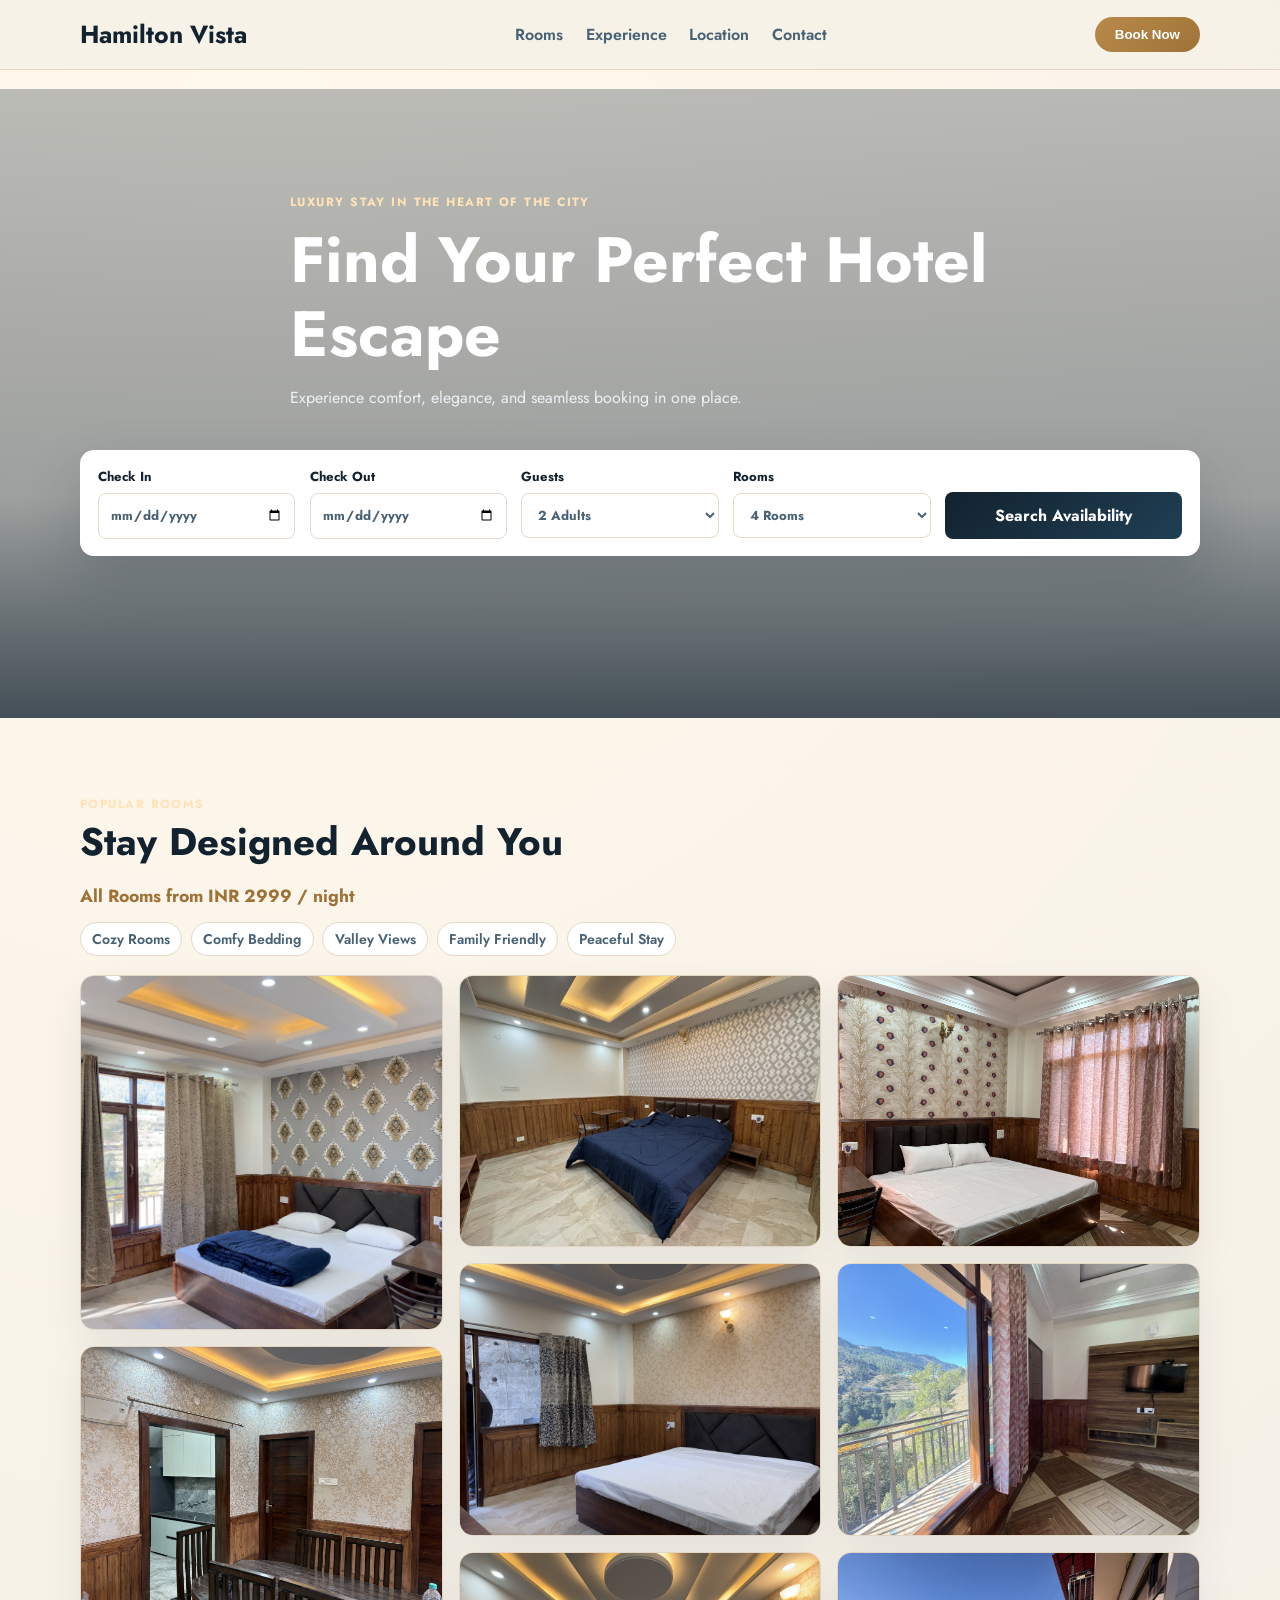
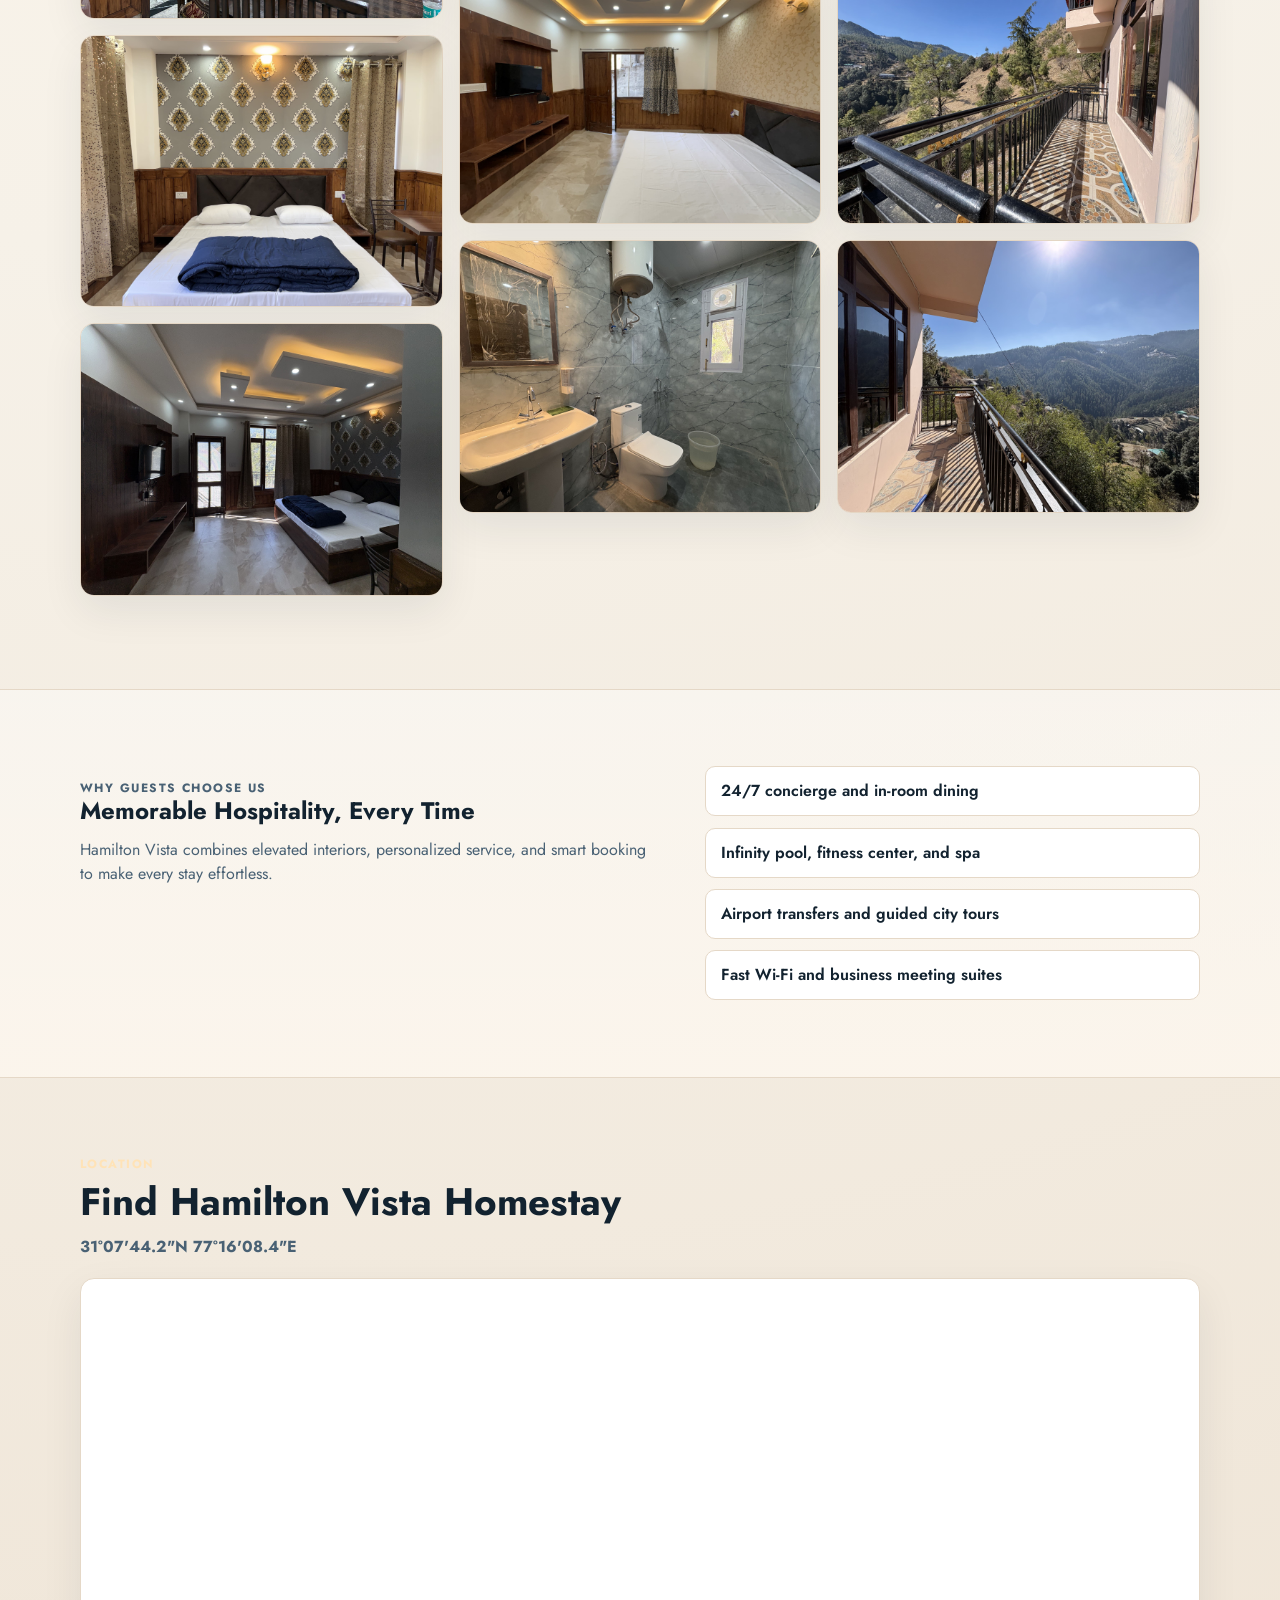
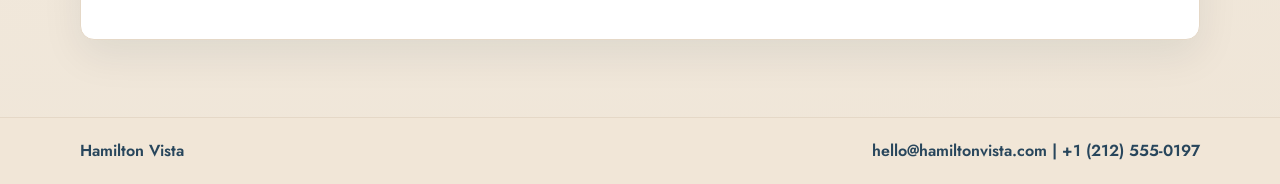
==== index.html @ d95c6152 "masonry images added" ====
<!doctype html>
<html lang="en">
  <head>
    <meta charset="UTF-8" />
    <meta name="viewport" content="width=device-width, initial-scale=1.0" />
    <title>Hamilton Vista | Hotel Booking</title>
    <link rel="preconnect" href="https://fonts.googleapis.com" />
    <link rel="preconnect" href="https://fonts.gstatic.com" crossorigin />
    <link
      href="https://fonts.googleapis.com/css2?family=Jost:ital,wght@0,100..900;1,100..900&display=swap"
      rel="stylesheet"
    />
    <link rel="stylesheet" href="styles.css" />
  </head>
  <body>
    <header class="site-header">
      <div class="container nav-wrap">
        <a class="brand" href="#">Hamilton Vista</a>
        <nav class="main-nav">
          <a href="#rooms">Rooms</a>
          <a href="#experience">Experience</a>
          <a href="#location">Location</a>
          <a href="#contact">Contact</a>
        </nav>
        <button class="cta-btn">Book Now</button>
      </div>
    </header>

    <main>
      <section class="hero">
        <div class="hero-overlay"></div>
        <div class="container hero-content">
          <p class="eyebrow">Luxury Stay in the Heart of the City</p>
          <h1>Find Your Perfect Hotel Escape</h1>
          <p class="hero-copy">
            Experience comfort, elegance, and seamless booking in one place.
          </p>
        </div>
        <div class="container booking-panel">
          <form id="booking-form" class="booking-grid">
            <label>
              Check In
              <input type="date" name="checkIn" required />
            </label>
            <label>
              Check Out
              <input type="date" name="checkOut" required />
            </label>
            <label>
              Guests
              <select name="guests" required>
                <option>2 Adults</option>
                <option>1 Adult</option>
                <option>Family</option>
              </select>
            </label>
            <label>
              Rooms
              <select name="rooms" required>
                <option>1 Room</option>
                <option>2 Rooms</option>
                <option>3 Rooms</option>
                <option selected>4 Rooms</option>
              </select>
            </label>
            <button type="submit">Search Availability</button>
          </form>
          <p id="availability-status" class="availability-status" aria-live="polite"></p>
        </div>
      </section>

      <section id="rooms" class="section">
        <div class="container">
          <div class="section-head">
            <p class="eyebrow">Popular Rooms</p>
            <h2>Stay Designed Around You</h2>
          </div>
          <div class="rooms-intro">
            <p class="rooms-price">All Rooms from INR 2999 / night</p>
            <div class="rooms-tags">
              <span>Cozy Rooms</span>
              <span>Comfy Bedding</span>
              <span>Valley Views</span>
              <span>Family Friendly</span>
              <span>Peaceful Stay</span>
            </div>
          </div>
          <div class="masonry-gallery">
            <button class="masonry-item" type="button" data-image="images/IMG_0791.jpeg" aria-label="Open room photo 1">
              <img src="images/IMG_0791.jpeg" alt="Hamilton Vista cozy bedroom" loading="lazy" />
            </button>
            <button class="masonry-item" type="button" data-image="images/IMG_0793.jpeg" aria-label="Open room photo 2">
              <img src="images/IMG_0793.jpeg" alt="Hamilton Vista dining area room" loading="lazy" />
            </button>
            <button class="masonry-item" type="button" data-image="images/IMG_0799.jpeg" aria-label="Open room photo 3">
              <img src="images/IMG_0799.jpeg" alt="Hamilton Vista room with balcony side window" loading="lazy" />
            </button>
            <button class="masonry-item" type="button" data-image="images/IMG_0801.jpeg" aria-label="Open room photo 4">
              <img src="images/IMG_0801.jpeg" alt="Hamilton Vista premium wood interior room" loading="lazy" />
            </button>
            <button class="masonry-item" type="button" data-image="images/IMG_0802.jpeg" aria-label="Open room photo 5">
              <img src="images/IMG_0802.jpeg" alt="Hamilton Vista comfortable bright room" loading="lazy" />
            </button>
            <button class="masonry-item" type="button" data-image="images/IMG_0807.jpeg" aria-label="Open room photo 6">
              <img src="images/IMG_0807.jpeg" alt="Hamilton Vista deluxe room interior" loading="lazy" />
            </button>
            <button class="masonry-item" type="button" data-image="images/IMG_0808.jpeg" aria-label="Open room photo 7">
              <img src="images/IMG_0808.jpeg" alt="Hamilton Vista modern cozy room setup" loading="lazy" />
            </button>
            <button class="masonry-item" type="button" data-image="images/IMG_0809.jpeg" aria-label="Open room photo 8">
              <img src="images/IMG_0809.jpeg" alt="Hamilton Vista hill retreat room view" loading="lazy" />
            </button>
            <button class="masonry-item" type="button" data-image="images/IMG_0810.jpeg" aria-label="Open room photo 9">
              <img src="images/IMG_0810.jpeg" alt="Hamilton Vista executive comfort room" loading="lazy" />
            </button>
            <button class="masonry-item" type="button" data-image="images/IMG_0814.jpeg" aria-label="Open room photo 10">
              <img src="images/IMG_0814.jpeg" alt="Hamilton Vista family room interior" loading="lazy" />
            </button>
            <button class="masonry-item" type="button" data-image="images/IMG_0816.jpeg" aria-label="Open room photo 11">
              <img src="images/IMG_0816.jpeg" alt="Hamilton Vista homestay room decor" loading="lazy" />
            </button>
            <button class="masonry-item" type="button" data-image="images/IMG_0818.jpeg" aria-label="Open room photo 12">
              <img src="images/IMG_0818.jpeg" alt="Hamilton Vista panorama-style suite room" loading="lazy" />
            </button>
          </div>
        </div>
      </section>

      <section id="experience" class="section section-soft">
        <div class="container features">
          <div>
            <p class="eyebrow">Why Guests Choose Us</p>
            <h2>Memorable Hospitality, Every Time</h2>
            <p>
              Hamilton Vista combines elevated interiors, personalized service,
              and smart booking to make every stay effortless.
            </p>
          </div>
          <ul>
            <li>24/7 concierge and in-room dining</li>
            <li>Infinity pool, fitness center, and spa</li>
            <li>Airport transfers and guided city tours</li>
            <li>Fast Wi-Fi and business meeting suites</li>
          </ul>
        </div>
      </section>

      <section id="location" class="section">
        <div class="container">
          <div class="section-head">
            <p class="eyebrow">Location</p>
            <h2>Find Hamilton Vista Homestay</h2>
          </div>
          <p class="map-copy">
            31°07'44.2"N 77°16'08.4"E
          </p>
          <div class="map-wrap">
            <iframe
              title="Hamilton Vista Homestay Location"
              src="https://www.google.com/maps?q=31.128944,77.269000&z=16&output=embed"
              loading="lazy"
              referrerpolicy="no-referrer-when-downgrade"
              allowfullscreen
            ></iframe>
          </div>
        </div>
      </section>
    </main>

    <footer id="contact" class="site-footer">
      <div class="container footer-wrap">
        <p>Hamilton Vista</p>
        <p>hello@hamiltonvista.com | +1 (212) 555-0197</p>
      </div>
    </footer>

    <div id="guest-modal" class="modal-backdrop" aria-hidden="true">
      <div class="modal-card" role="dialog" aria-modal="true" aria-labelledby="guest-modal-title">
        <h3 id="guest-modal-title">Complete Your Booking</h3>
        <p class="modal-copy">Availability is confirmed. Add your guest details to continue.</p>
        <form id="guest-details-form" class="guest-form">
          <label>
            Guest Name
            <input type="text" name="guestName" placeholder="Enter full name" required />
          </label>
          <label>
            Rooms Required
            <input type="number" name="roomsRequired" min="1" max="4" value="4" required />
          </label>
          <label>
            Contact Number
            <input type="tel" name="contactNumber" placeholder="+1 555 123 4567" required />
          </label>
          <div class="modal-actions">
            <button type="button" id="cancel-guest-form" class="ghost-btn">Cancel</button>
            <button type="submit">Confirm Booking</button>
          </div>
        </form>
      </div>
    </div>

    <div id="gallery-modal" class="gallery-modal" aria-hidden="true">
      <button id="gallery-close" class="gallery-close" type="button" aria-label="Close image preview">Close</button>
      <img id="gallery-modal-image" src="" alt="Expanded room image preview" />
    </div>
    <script src="https://code.jquery.com/jquery-3.7.1.min.js"></script>
    <script src="script.js"></script>
  </body>
</html>
---- styles.css ----
:root {
  --bg: #f6f1e8;
  --ink: #12222f;
  --ink-soft: #496174;
  --gold: #b88a4b;
  --gold-dark: #9f7238;
  --paper: #ffffff;
  --line: #e5d8c7;
  --shadow: 0 24px 55px rgba(18, 34, 47, 0.18);
}

* {
  box-sizing: border-box;
  margin: 0;
  padding: 0;
}

body {
  font-family: "Jost", sans-serif;
  color: var(--ink);
  background: radial-gradient(circle at 20% 5%, #fff8ec 0%, #f6f1e8 50%, #efe5d7 100%);
  line-height: 1.5;
}

.container {
  width: min(1120px, 92vw);
  margin: 0 auto;
}

.site-header {
  position: sticky;
  top: 0;
  z-index: 100;
  background: rgba(246, 241, 232, 0.92);
  backdrop-filter: blur(10px);
  border-bottom: 1px solid var(--line);
}

.nav-wrap {
  display: flex;
  align-items: center;
  justify-content: space-between;
  padding: 1rem 0;
  gap: 1rem;
}

.brand {
  font-family: "Jost", sans-serif;
  font-size: 1.55rem;
  color: var(--ink);
  text-decoration: none;
  font-weight: 700;
}

.main-nav {
  display: flex;
  gap: 1.4rem;
}

.main-nav a {
  text-decoration: none;
  color: var(--ink-soft);
  font-weight: 600;
}

.cta-btn {
  border: 0;
  background: linear-gradient(140deg, var(--gold), var(--gold-dark));
  color: #fff;
  font-weight: 700;
  border-radius: 999px;
  padding: 0.65rem 1.25rem;
  cursor: pointer;
}

.hero {
  position: relative;
  margin: 1.2rem auto 0;
  padding: 6.5rem 0 8rem;
  color: #fff;
  overflow: hidden;
}

.hero::before {
  content: "";
  position: absolute;
  inset: 0;
  background: linear-gradient(
      rgba(18, 34, 47, 0.28),
      rgba(18, 34, 47, 0.48)
    ),
    url("https://images.unsplash.com/photo-1578683010236-d716f9a3f461?auto=format&fit=crop&w=1600&q=80")
      center/cover no-repeat;
  transform: scale(1.04);
}

.hero-overlay {
  position: absolute;
  inset: auto 0 0;
  height: 35%;
  background: linear-gradient(180deg, transparent, rgba(18, 34, 47, 0.6));
}

.hero-content {
  position: relative;
  z-index: 2;
  max-width: 700px;
}

.eyebrow {
  text-transform: uppercase;
  letter-spacing: 0.12em;
  font-size: 0.75rem;
  color: #ffe3b7;
  font-weight: 700;
}

h1,
h2,
h3 {
  font-family: "Jost", sans-serif;
  line-height: 1.15;
  font-weight: 700;
}

h1 {
  font-size: clamp(2.2rem, 5vw, 4rem);
  margin-top: 0.8rem;
}

.hero-copy {
  margin-top: 0.9rem;
  color: #ecf1f5;
  max-width: 50ch;
}

.booking-panel {
  position: relative;
  z-index: 3;
  margin-top: 2.5rem;
}

.booking-grid {
  display: grid;
  grid-template-columns: repeat(4, minmax(0, 1fr)) 1.2fr;
  gap: 0.9rem;
  background: var(--paper);
  color: var(--ink);
  border-radius: 14px;
  padding: 1.1rem;
  box-shadow: var(--shadow);
}

.booking-grid label {
  display: flex;
  flex-direction: column;
  gap: 0.35rem;
  font-size: 0.82rem;
  font-weight: 700;
}

.booking-grid input,
.booking-grid select {
  border: 1px solid var(--line);
  border-radius: 8px;
  font: inherit;
  color: var(--ink-soft);
  padding: 0.7rem;
  background: #fff;
}

.booking-grid button {
  border: 0;
  border-radius: 8px;
  font: inherit;
  font-weight: 700;
  background: linear-gradient(140deg, var(--ink), #203f54);
  color: #fff;
  padding: 0.7rem 1rem;
  align-self: end;
  cursor: pointer;
}

.availability-status {
  margin-top: 0.85rem;
  font-size: 0.92rem;
  font-weight: 700;
  color: #f7dfb8;
  min-height: 1.25rem;
}

.section {
  padding: 4.8rem 0;
}

.section-head h2 {
  font-size: clamp(1.8rem, 3vw, 2.6rem);
  margin-top: 0.45rem;
}

.cards {
  margin-top: 1.8rem;
  display: grid;
  grid-template-columns: repeat(3, minmax(0, 1fr));
  gap: 1.1rem;
}

.rooms-intro {
  margin-top: 1.2rem;
}

.rooms-price {
  font-weight: 700;
  font-size: 1.1rem;
  color: var(--gold-dark);
}

.rooms-tags {
  margin-top: 0.8rem;
  display: flex;
  flex-wrap: wrap;
  gap: 0.55rem;
}

.rooms-tags span {
  border: 1px solid var(--line);
  border-radius: 999px;
  padding: 0.32rem 0.7rem;
  background: #fff;
  color: var(--ink-soft);
  font-weight: 600;
  font-size: 0.88rem;
}

.masonry-gallery {
  margin-top: 1.2rem;
  column-count: 3;
  column-gap: 1rem;
}

.masonry-item {
  width: 100%;
  margin: 0 0 1rem;
  border: 1px solid #e4d6c4;
  border-radius: 14px;
  overflow: hidden;
  padding: 0;
  background: #fff;
  box-shadow: 0 15px 40px rgba(18, 34, 47, 0.08);
  break-inside: avoid;
  cursor: pointer;
}

.masonry-item img {
  display: block;
  width: 100%;
  height: auto;
}

.gallery-modal {
  position: fixed;
  inset: 0;
  display: none;
  align-items: center;
  justify-content: center;
  background: rgba(8, 20, 28, 0.86);
  z-index: 140;
  padding: 1rem;
}

.gallery-modal.is-open {
  display: flex;
}

.gallery-modal img {
  max-width: min(1100px, 95vw);
  max-height: 86vh;
  border-radius: 12px;
  border: 1px solid #2e4758;
}

.gallery-close {
  position: absolute;
  top: 1rem;
  right: 1rem;
  border: 1px solid #557084;
  background: rgba(18, 34, 47, 0.75);
  color: #fff;
  border-radius: 8px;
  padding: 0.45rem 0.7rem;
  cursor: pointer;
}

.card {
  background: #fff;
  border: 1px solid #e4d6c4;
  border-radius: 14px;
  overflow: hidden;
  box-shadow: 0 15px 40px rgba(18, 34, 47, 0.08);
}

.card-image {
  height: 210px;
  background-size: cover;
  background-position: center;
}

.image-one {
  background-image: url("https://images.unsplash.com/photo-1590490360182-c33d57733427?auto=format&fit=crop&w=1000&q=80");
}

.image-two {
  background-image: url("https://images.unsplash.com/photo-1618773928121-c32242e63f39?auto=format&fit=crop&w=1000&q=80");
}

.image-three {
  background-image: url("https://images.unsplash.com/photo-1582719508461-905c673771fd?auto=format&fit=crop&w=1000&q=80");
}

.card-body {
  padding: 1.15rem;
}

.card-body p {
  color: var(--ink-soft);
  margin: 0.55rem 0;
}

.card-body span {
  color: var(--gold-dark);
  font-weight: 800;
}

.section-soft {
  background: linear-gradient(180deg, rgba(255, 255, 255, 0.4), rgba(255, 249, 241, 0.7));
  border-top: 1px solid var(--line);
  border-bottom: 1px solid var(--line);
}

.features {
  display: grid;
  grid-template-columns: 1.2fr 1fr;
  gap: 2rem;
  align-items: start;
}

.features p {
  color: var(--ink-soft);
  margin-top: 0.8rem;
  max-width: 58ch;
}

.features ul {
  list-style: none;
  display: grid;
  gap: 0.7rem;
}

.features li {
  background: #fff;
  border: 1px solid var(--line);
  border-radius: 10px;
  padding: 0.75rem 0.9rem;
  font-weight: 600;
}

.promo {
  display: flex;
  justify-content: space-between;
  align-items: center;
  gap: 2rem;
  border: 1px solid var(--line);
  background: linear-gradient(145deg, #fffef8, #fff5e3);
  border-radius: 16px;
  padding: 2rem;
}

.map-copy {
  margin-top: 0.7rem;
  color: var(--ink-soft);
  font-weight: 700;
}

.map-wrap {
  margin-top: 1.2rem;
  border: 1px solid var(--line);
  border-radius: 14px;
  overflow: hidden;
  box-shadow: 0 15px 40px rgba(18, 34, 47, 0.08);
  background: #fff;
}

.map-wrap iframe {
  display: block;
  width: 100%;
  height: 360px;
  border: 0;
}

.site-footer {
  border-top: 1px solid var(--line);
  background: #f1e6d7;
}

.footer-wrap {
  display: flex;
  justify-content: space-between;
  gap: 1rem;
  flex-wrap: wrap;
  padding: 1.3rem 0;
  color: #28465c;
  font-weight: 600;
}

.modal-backdrop {
  position: fixed;
  inset: 0;
  display: none;
  align-items: center;
  justify-content: center;
  background: rgba(8, 20, 28, 0.64);
  z-index: 120;
  padding: 1rem;
}

.modal-backdrop.is-open {
  display: flex;
}

.modal-card {
  width: min(520px, 100%);
  background: #fff;
  border-radius: 14px;
  border: 1px solid var(--line);
  box-shadow: var(--shadow);
  padding: 1.3rem;
}

.modal-card h3 {
  font-size: clamp(1.45rem, 2vw, 1.9rem);
}

.modal-copy {
  margin-top: 0.45rem;
  color: var(--ink-soft);
}

.guest-form {
  margin-top: 1rem;
  display: grid;
  gap: 0.8rem;
}

.guest-form label {
  display: grid;
  gap: 0.35rem;
  font-weight: 700;
  font-size: 0.86rem;
}

.guest-form input {
  border: 1px solid var(--line);
  border-radius: 8px;
  font: inherit;
  color: var(--ink-soft);
  padding: 0.7rem;
}

.modal-actions {
  display: flex;
  justify-content: flex-end;
  gap: 0.6rem;
  margin-top: 0.5rem;
}

.modal-actions button {
  border: 0;
  border-radius: 8px;
  font: inherit;
  font-weight: 700;
  color: #fff;
  background: linear-gradient(140deg, var(--ink), #203f54);
  padding: 0.68rem 1rem;
  cursor: pointer;
}

.modal-actions .ghost-btn {
  background: #fff;
  color: var(--ink-soft);
  border: 1px solid var(--line);
}

@media (max-width: 980px) {
  .main-nav {
    display: none;
  }

  .booking-grid {
    grid-template-columns: repeat(2, minmax(0, 1fr));
  }

  .booking-grid button {
    grid-column: 1 / -1;
  }

  .cards {
    grid-template-columns: repeat(2, minmax(0, 1fr));
  }

  .masonry-gallery {
    column-count: 2;
  }

  .features {
    grid-template-columns: 1fr;
  }

  .promo {
    flex-direction: column;
    align-items: flex-start;
  }
}

@media (max-width: 640px) {
  .hero {
    padding: 4.5rem 0 6.5rem;
  }

  .booking-grid {
    grid-template-columns: 1fr;
  }

  .cards {
    grid-template-columns: 1fr;
  }

  .masonry-gallery {
    column-count: 1;
  }

  .cta-btn {
    padding-inline: 1rem;
  }

  .map-wrap iframe {
    height: 300px;
  }
}
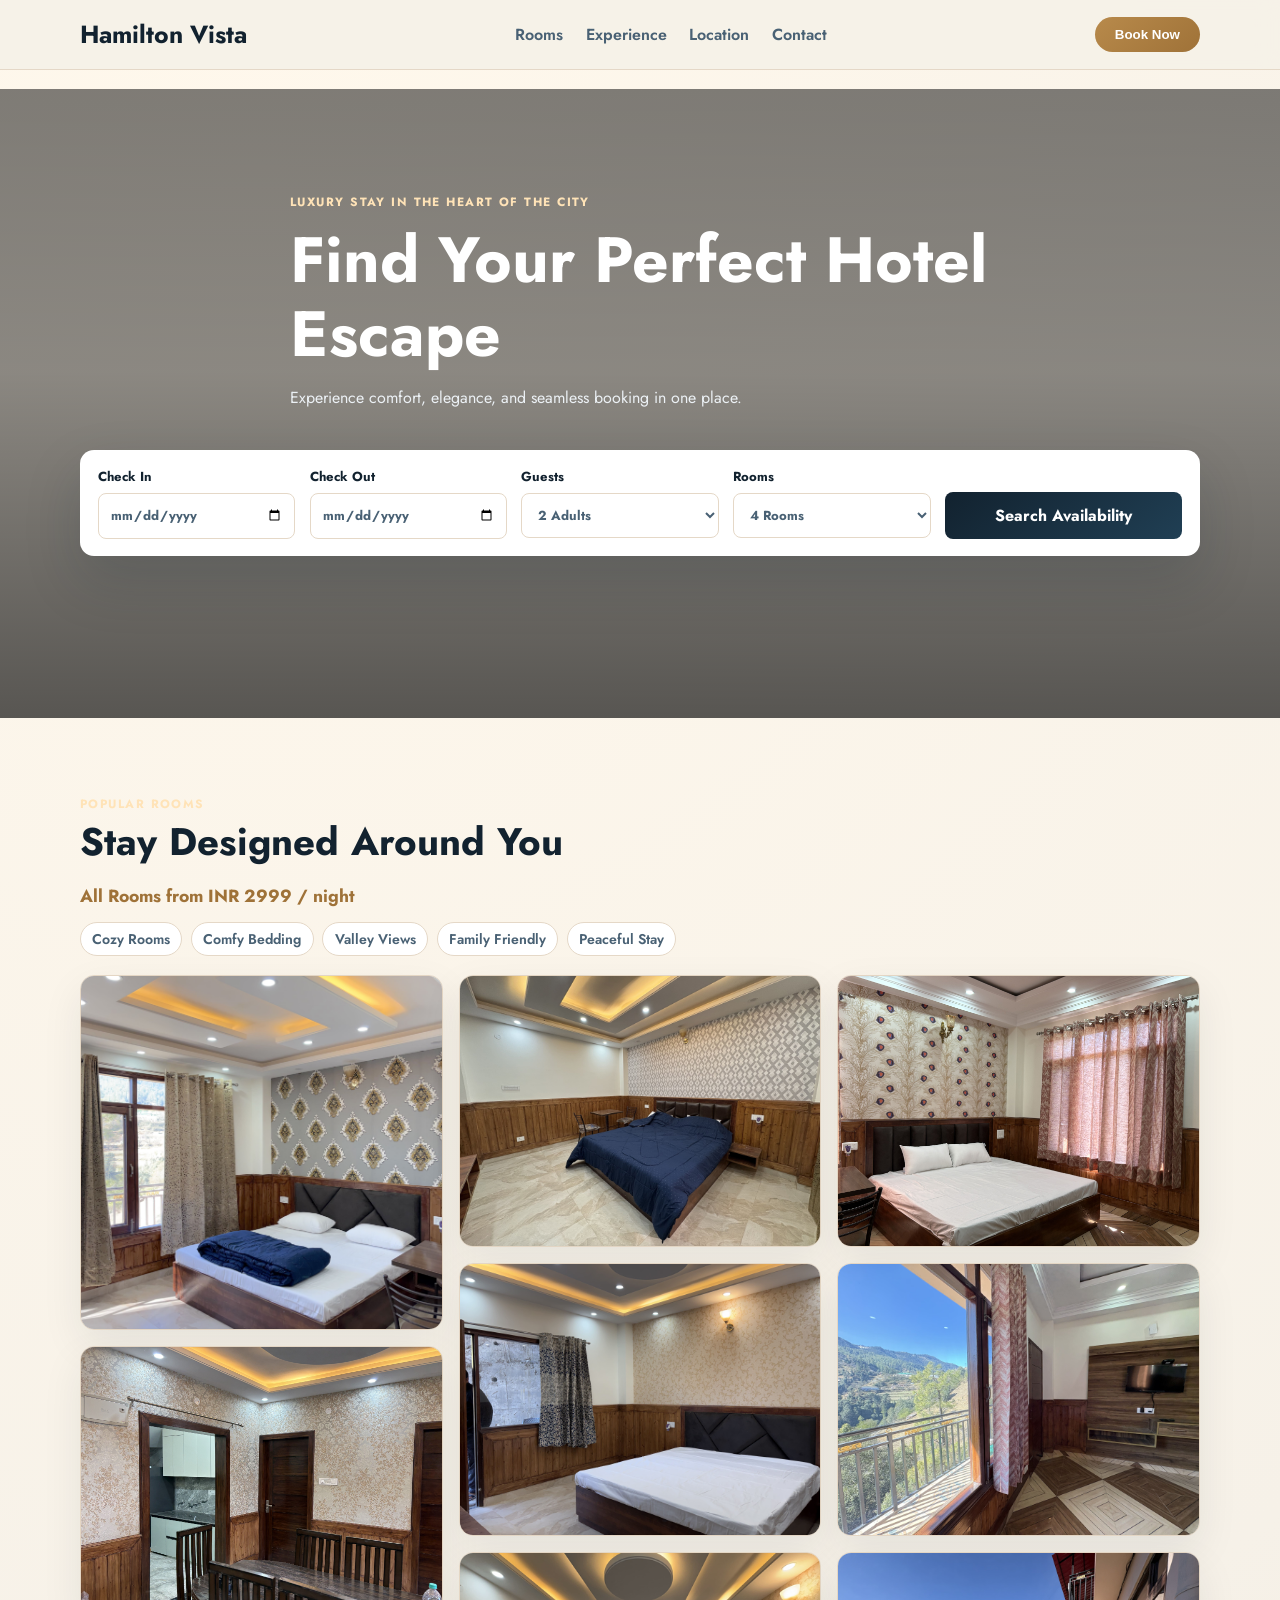
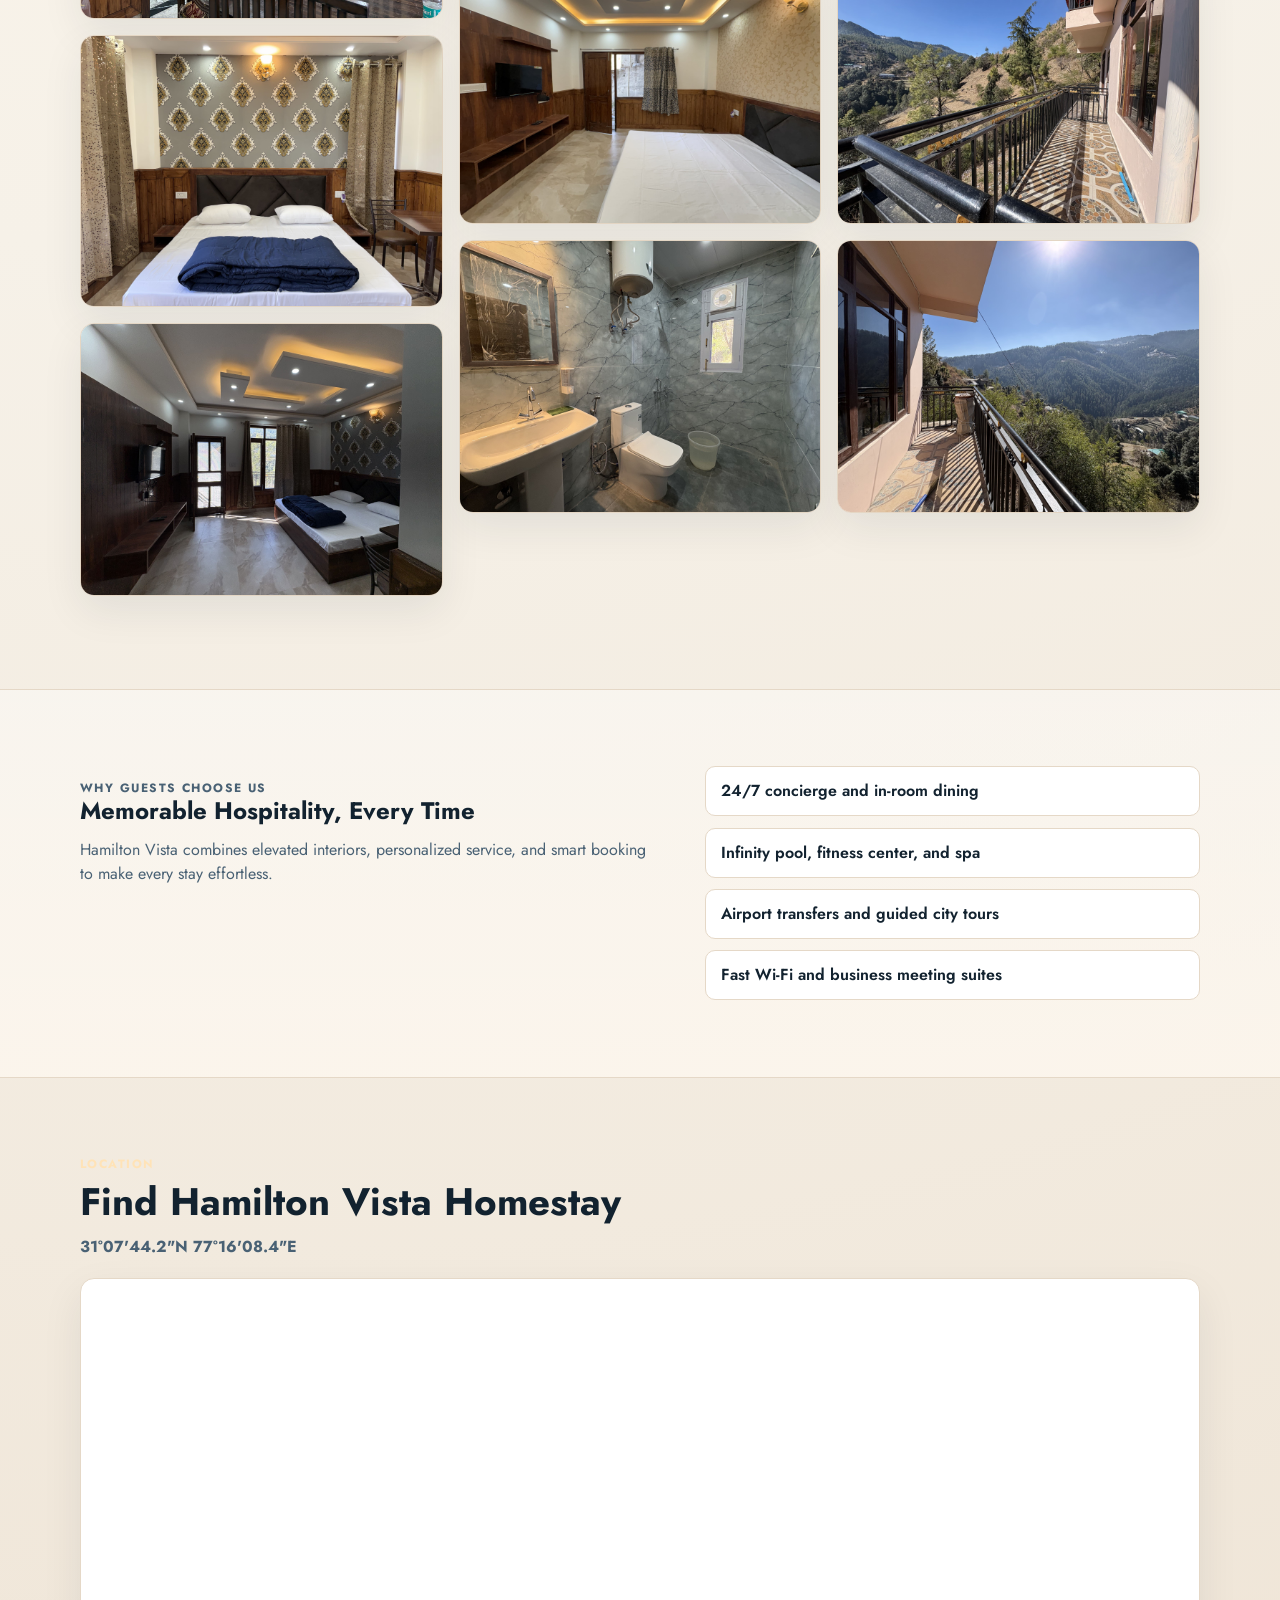
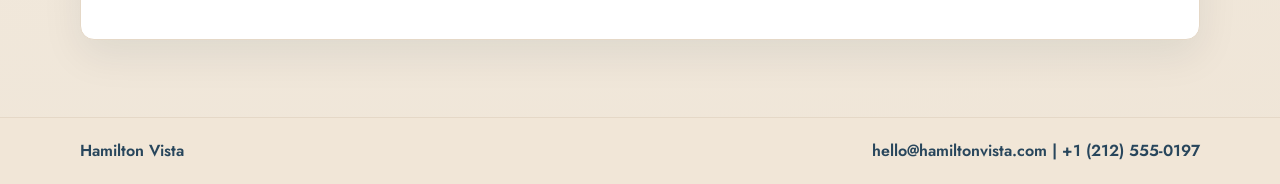
==== commit 331af6e3: "added videos in the background" ====
--- a/index.html
+++ b/index.html
@@ -28,6 +28,9 @@
 
     <main>
       <section class="hero">
+        <video class="hero-video" autoplay muted loop playsinline>
+          <source src="videos/DJI_0062.MP4" type="video/mp4" />
+        </video>
         <div class="hero-overlay"></div>
         <div class="container hero-content">
           <p class="eyebrow">Luxury Stay in the Heart of the City</p>
--- a/styles.css
+++ b/styles.css
@@ -81,24 +81,25 @@
   overflow: hidden;
 }
 
-.hero::before {
-  content: "";
+.hero-video {
+  position: absolute;
+  inset: 0;
+  width: 100%;
+  height: 100%;
+  object-fit: cover;
+  transform: scale(1.04);
+}
+
+.hero-overlay {
   position: absolute;
   inset: 0;
   background: linear-gradient(
-      rgba(18, 34, 47, 0.28),
-      rgba(18, 34, 47, 0.48)
-    ),
-    url("https://images.unsplash.com/photo-1578683010236-d716f9a3f461?auto=format&fit=crop&w=1600&q=80")
-      center/cover no-repeat;
-  transform: scale(1.04);
-}
-
-.hero-overlay {
-  position: absolute;
-  inset: auto 0 0;
-  height: 35%;
-  background: linear-gradient(180deg, transparent, rgba(18, 34, 47, 0.6));
+    180deg,
+    rgba(0, 0, 0, 0.5) 0%,
+    rgba(0, 0, 0, 0.45) 45%,
+    rgba(0, 0, 0, 0.65) 100%
+  );
+  z-index: 1;
 }
 
 .hero-content {
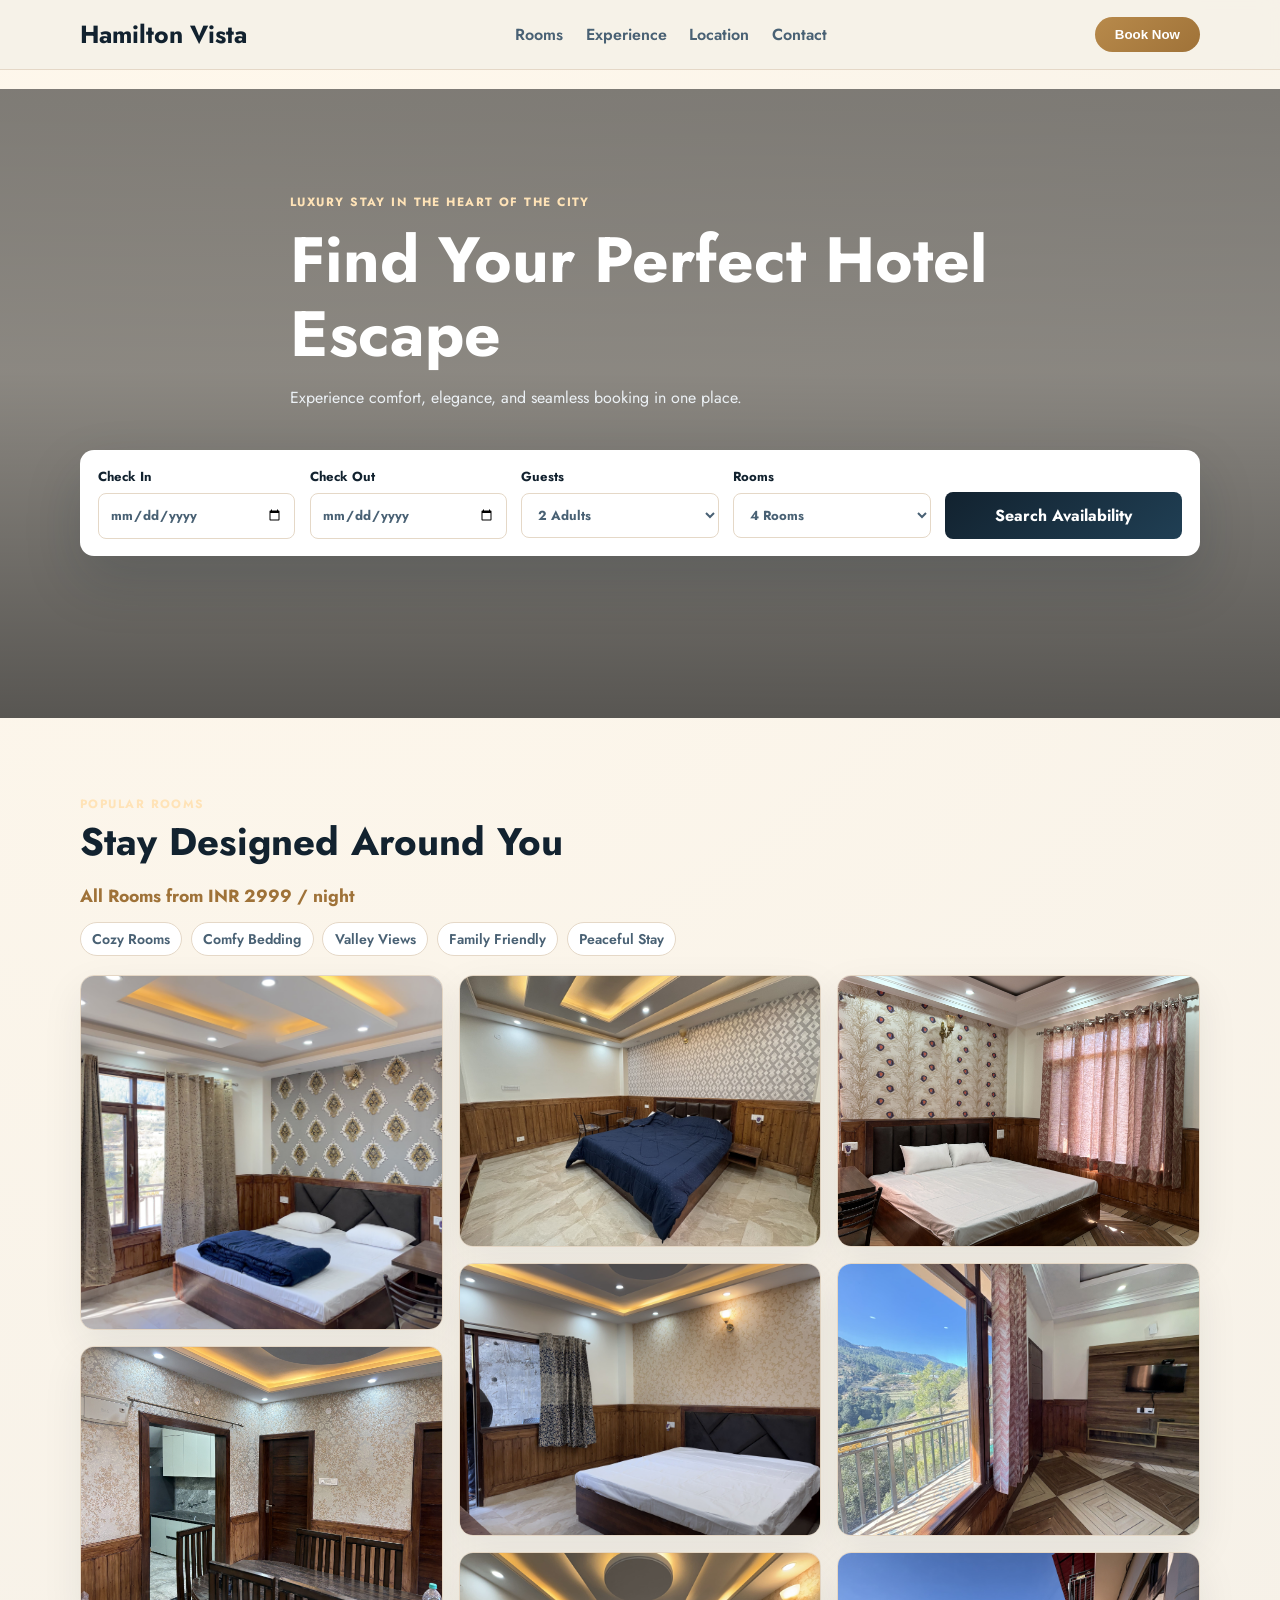
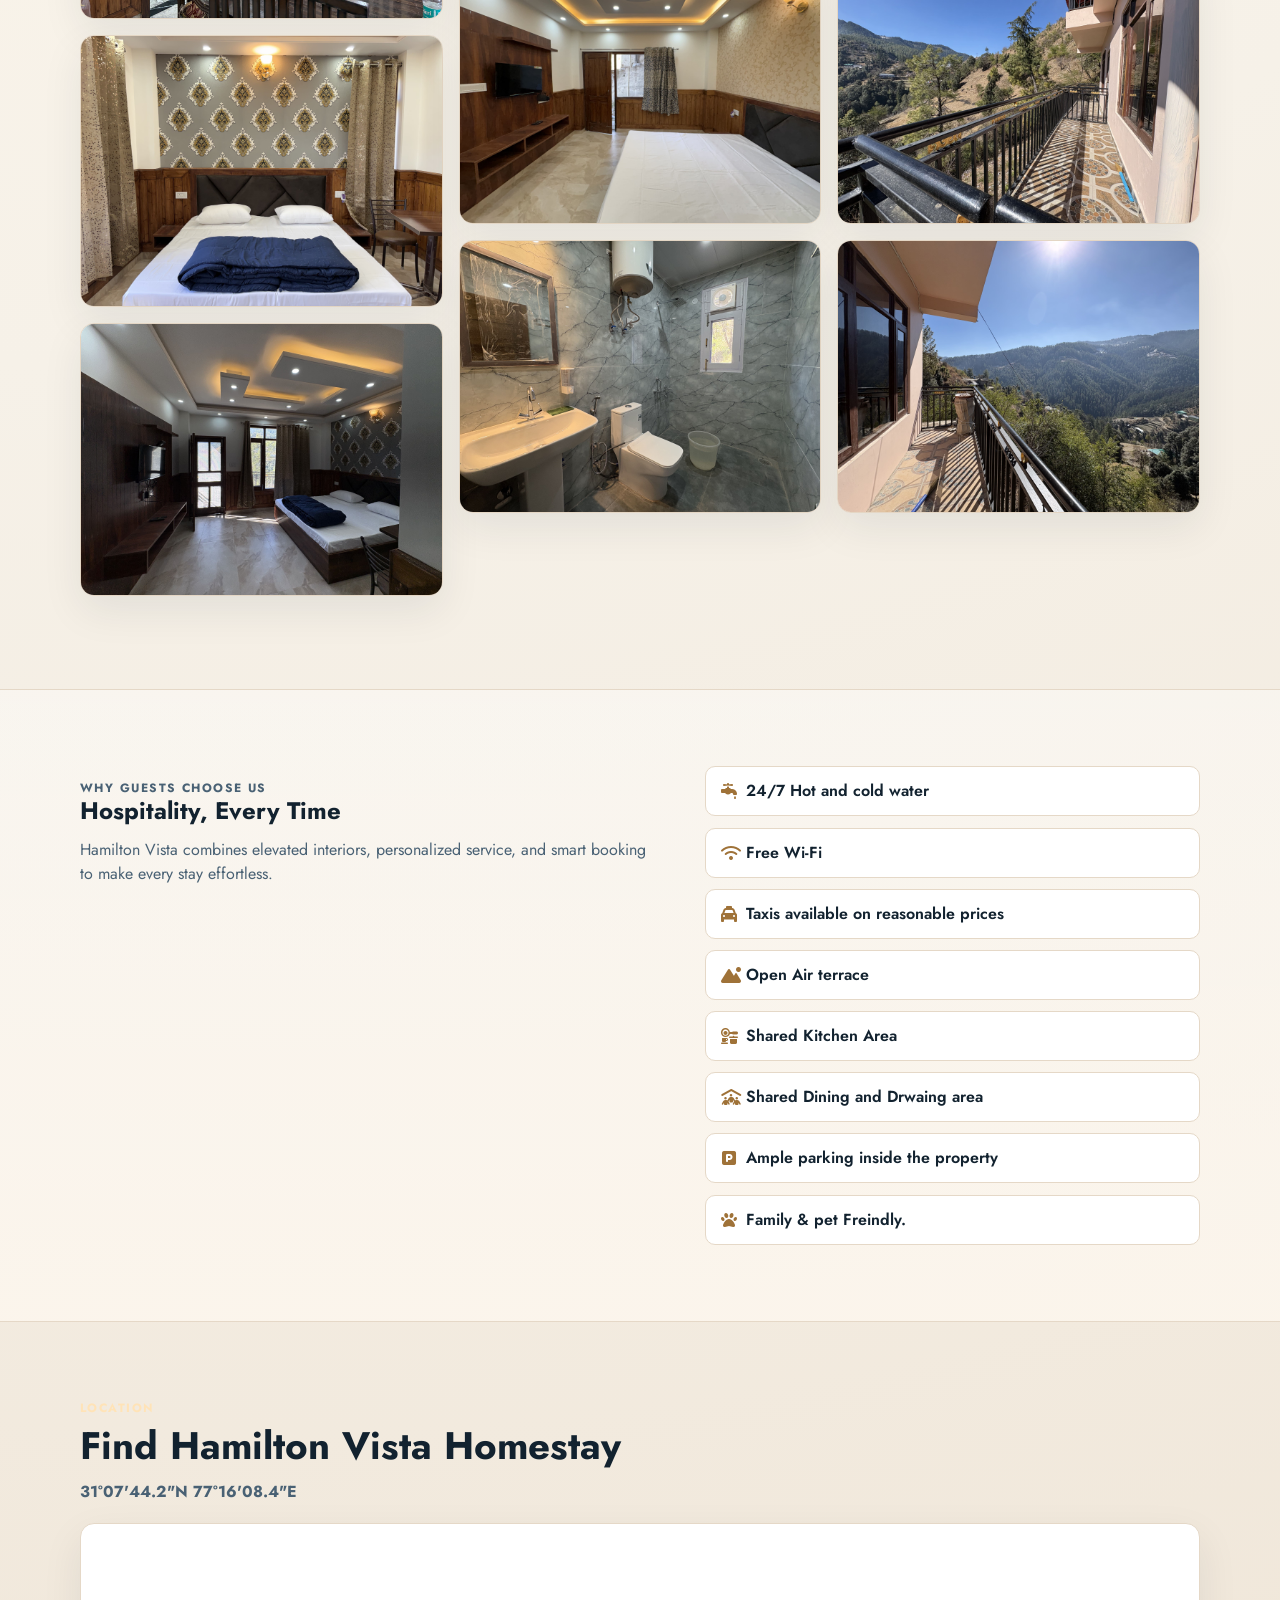
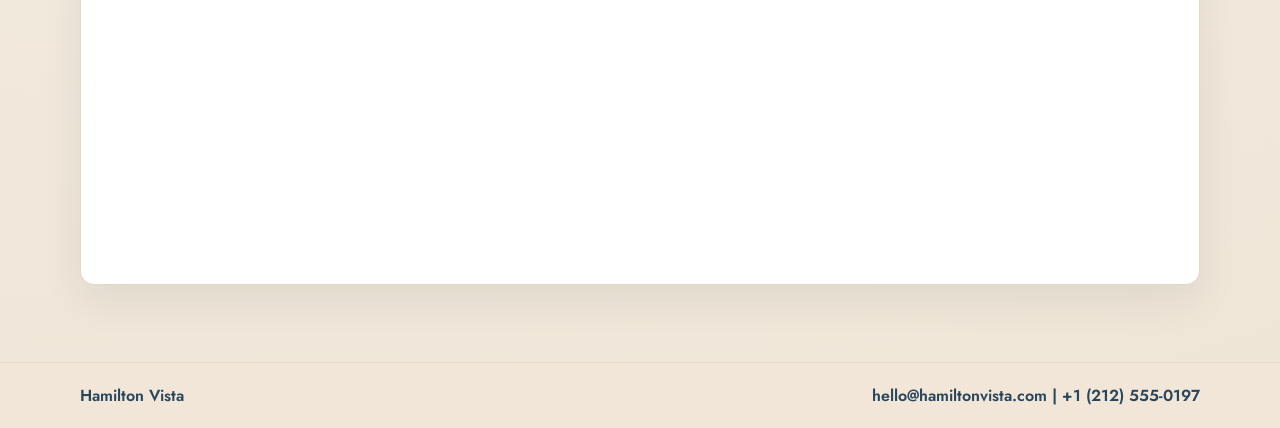
==== commit 4dafa1ff: "added hospitality text" ====
--- a/index.html
+++ b/index.html
@@ -9,6 +9,10 @@
     <link
       href="https://fonts.googleapis.com/css2?family=Jost:ital,wght@0,100..900;1,100..900&display=swap"
       rel="stylesheet"
+    />
+    <link
+      rel="stylesheet"
+      href="https://cdnjs.cloudflare.com/ajax/libs/font-awesome/6.5.2/css/all.min.css"
     />
     <link rel="stylesheet" href="styles.css" />
   </head>
@@ -133,17 +137,21 @@
         <div class="container features">
           <div>
             <p class="eyebrow">Why Guests Choose Us</p>
-            <h2>Memorable Hospitality, Every Time</h2>
+            <h2>Hospitality, Every Time</h2>
             <p>
               Hamilton Vista combines elevated interiors, personalized service,
               and smart booking to make every stay effortless.
             </p>
           </div>
           <ul>
-            <li>24/7 concierge and in-room dining</li>
-            <li>Infinity pool, fitness center, and spa</li>
-            <li>Airport transfers and guided city tours</li>
-            <li>Fast Wi-Fi and business meeting suites</li>
+            <li><i class="fa-solid fa-faucet-drip" aria-hidden="true"></i>24/7 Hot and cold water</li>
+            <li><i class="fa-solid fa-wifi" aria-hidden="true"></i>Free Wi-Fi</li>
+            <li><i class="fa-solid fa-taxi" aria-hidden="true"></i>Taxis available on reasonable prices</li>
+            <li><i class="fa-solid fa-mountain-sun" aria-hidden="true"></i>Open Air terrace</li>
+            <li><i class="fa-solid fa-kitchen-set" aria-hidden="true"></i>Shared Kitchen Area</li>
+            <li><i class="fa-solid fa-people-roof" aria-hidden="true"></i>Shared Dining and Drwaing area</li>
+            <li><i class="fa-solid fa-square-parking" aria-hidden="true"></i>Ample parking inside the property</li>
+            <li><i class="fa-solid fa-paw" aria-hidden="true"></i>Family &amp; pet Freindly.</li>
           </ul>
         </div>
       </section>
--- a/styles.css
+++ b/styles.css
@@ -363,6 +363,16 @@
   border-radius: 10px;
   padding: 0.75rem 0.9rem;
   font-weight: 600;
+  display: flex;
+  align-items: center;
+  gap: 0.55rem;
+}
+
+.features li i {
+  color: var(--gold-dark);
+  width: 1rem;
+  text-align: center;
+  flex: 0 0 1rem;
 }
 
 .promo {
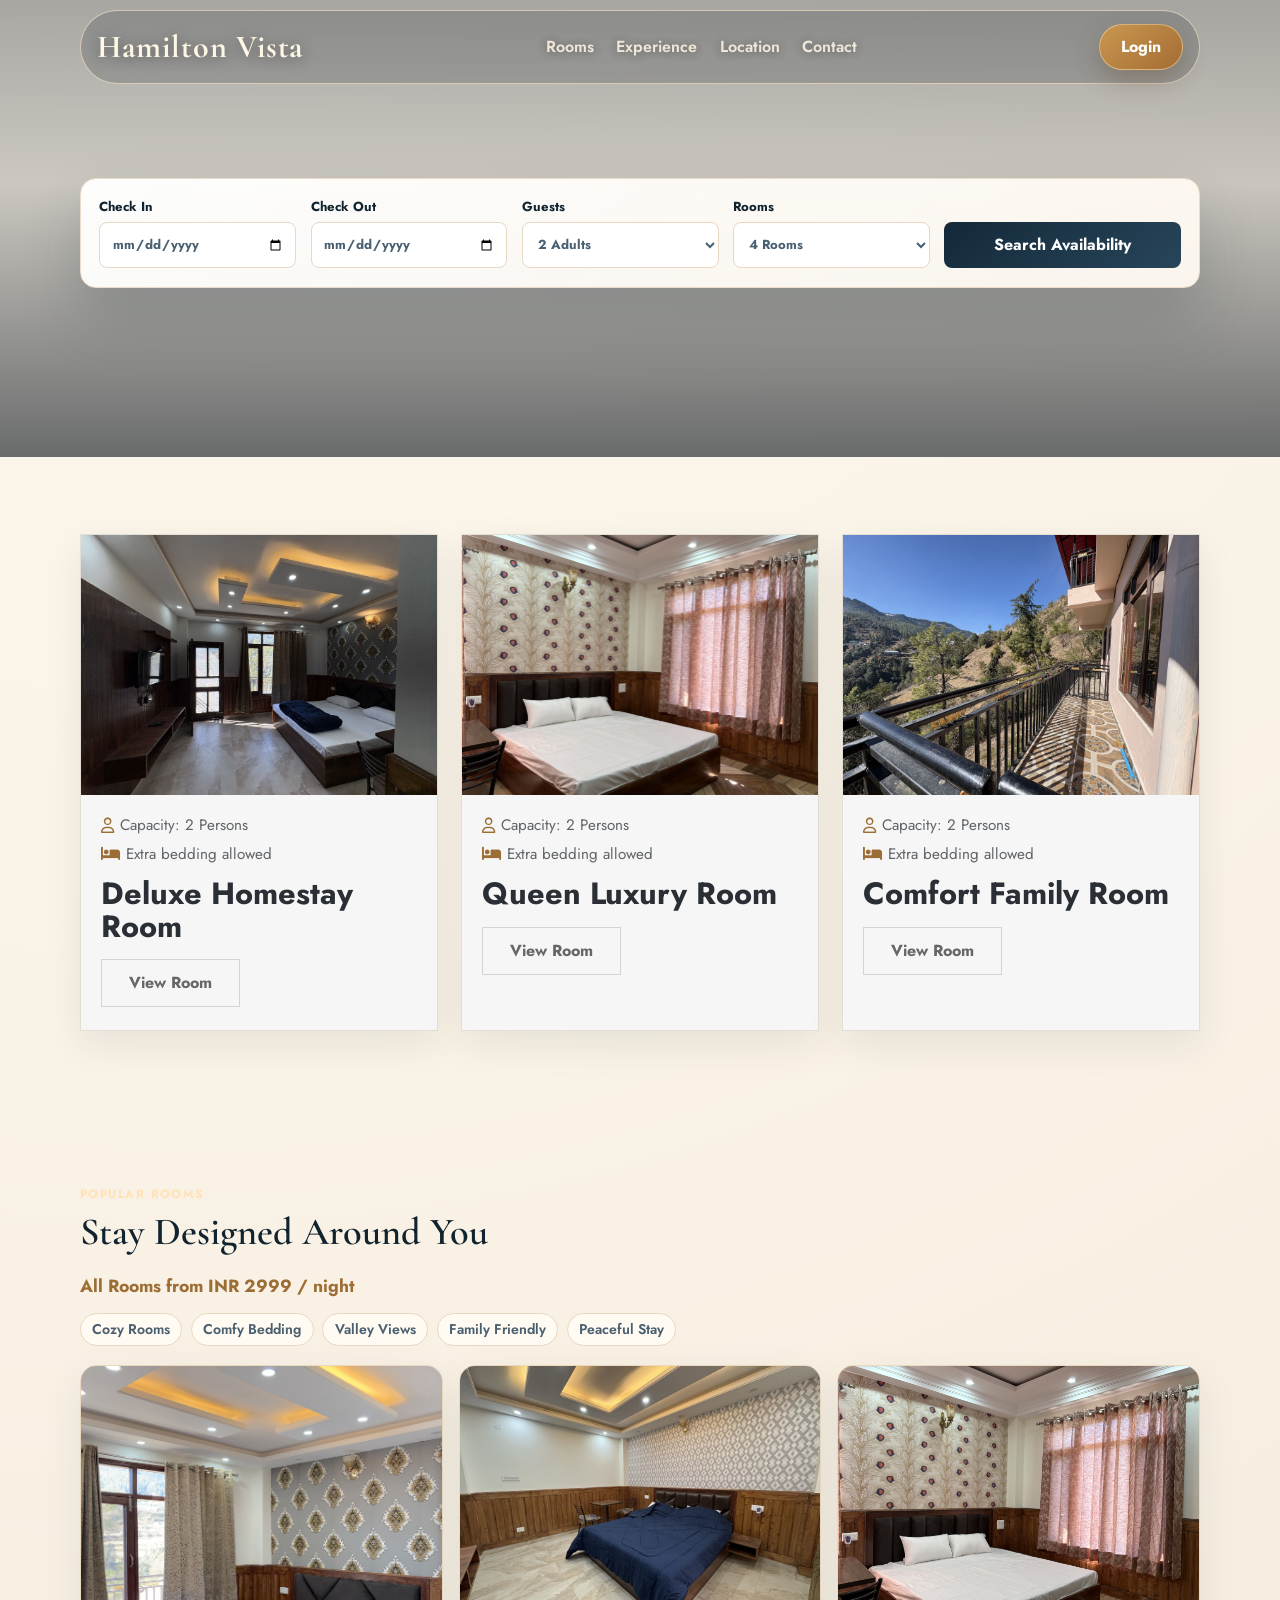
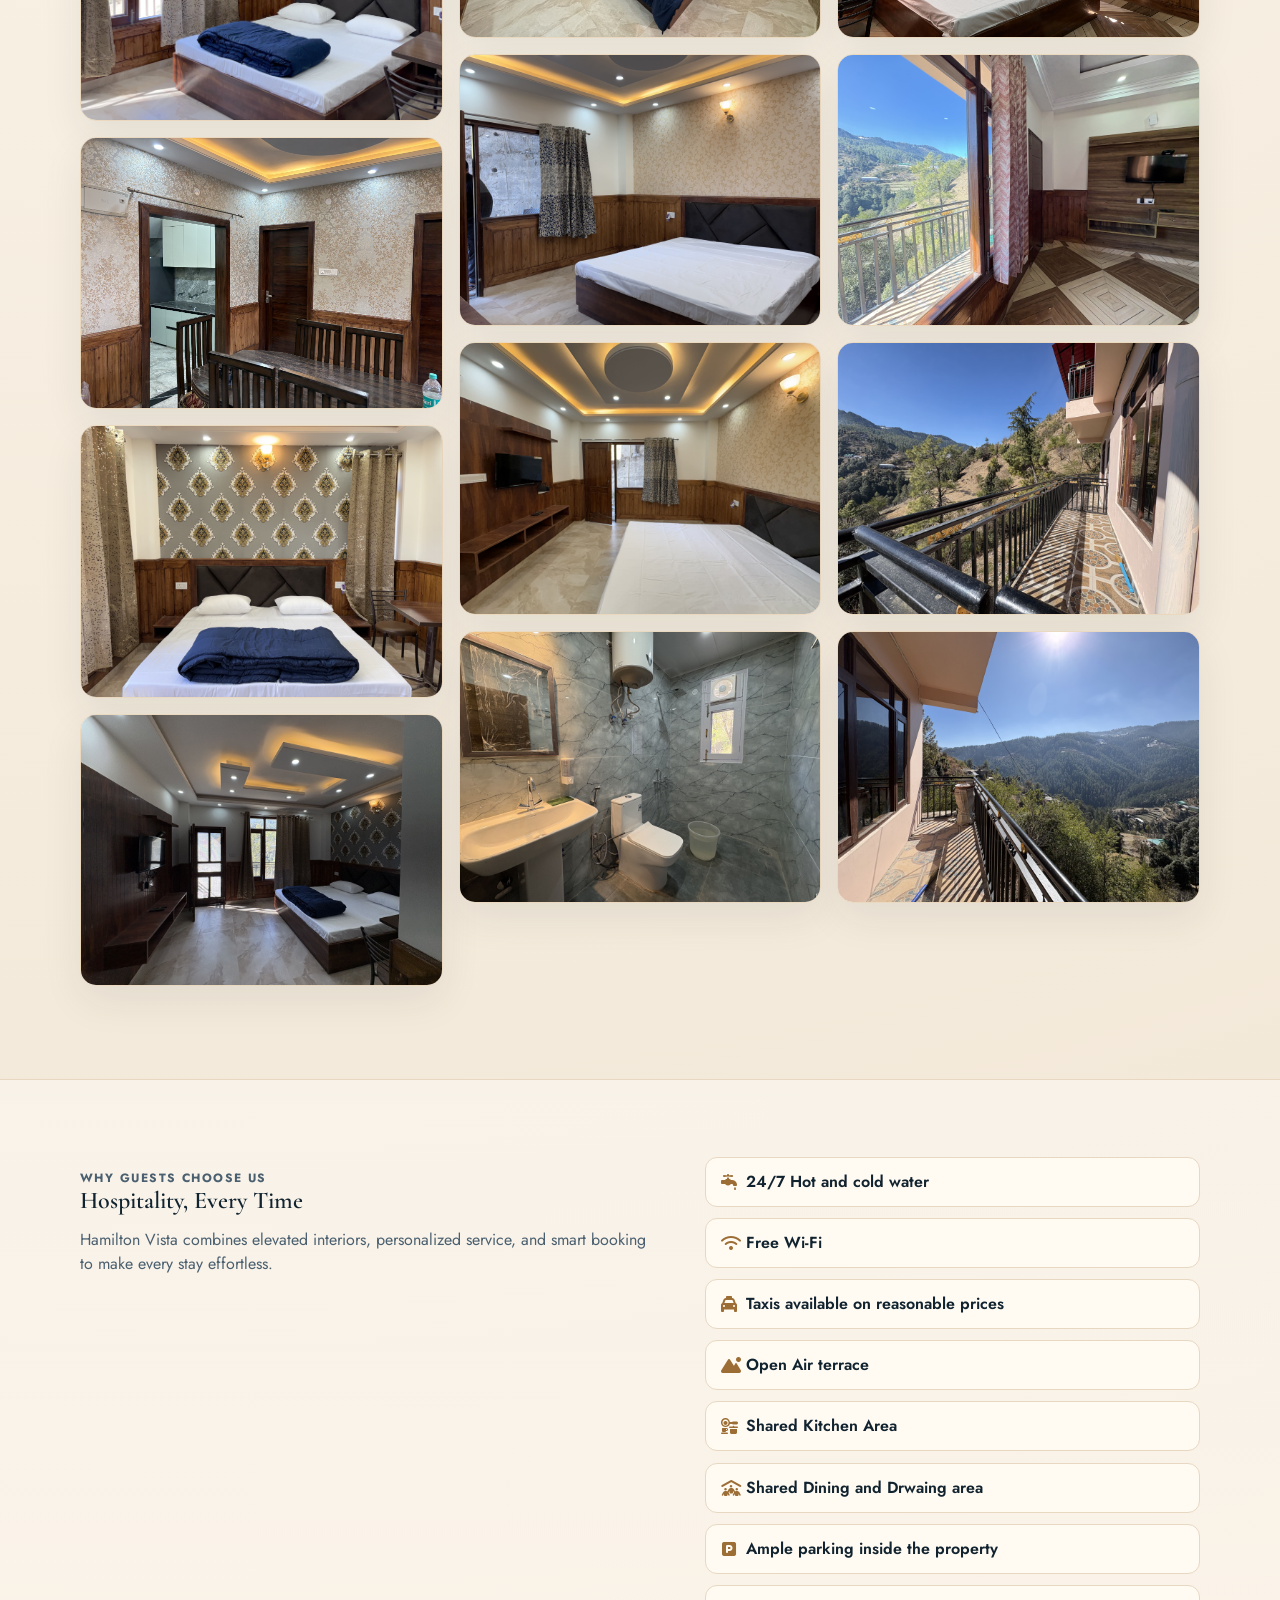
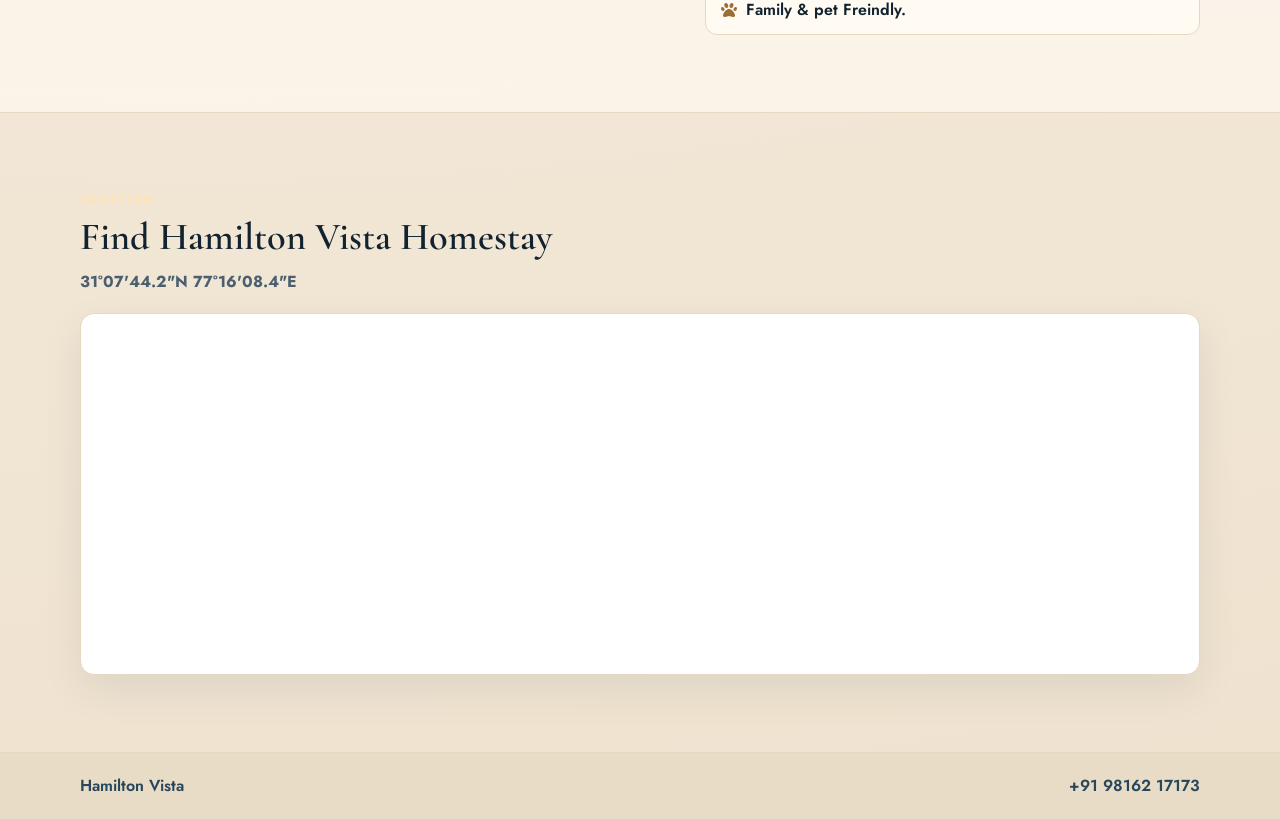
==== commit 829ce37d: "added tranparent navigation and styles" ====
--- a/index.html
+++ b/index.html
@@ -3,11 +3,15 @@
   <head>
     <meta charset="UTF-8" />
     <meta name="viewport" content="width=device-width, initial-scale=1.0" />
-    <title>Hamilton Vista | Hotel Booking</title>
+    <title>Hamilton Vista | Homestay Booking</title>
     <link rel="preconnect" href="https://fonts.googleapis.com" />
     <link rel="preconnect" href="https://fonts.gstatic.com" crossorigin />
     <link
       href="https://fonts.googleapis.com/css2?family=Jost:ital,wght@0,100..900;1,100..900&display=swap"
+      rel="stylesheet"
+    />
+    <link
+      href="https://fonts.googleapis.com/css2?family=Cormorant+Garamond:wght@500;600;700&display=swap"
       rel="stylesheet"
     />
     <link
@@ -26,7 +30,7 @@
           <a href="#location">Location</a>
           <a href="#contact">Contact</a>
         </nav>
-        <button class="cta-btn">Book Now</button>
+        <a class="cta-btn" href="login.html">Login</a>
       </div>
     </header>
 
@@ -36,13 +40,6 @@
           <source src="videos/DJI_0062.MP4" type="video/mp4" />
         </video>
         <div class="hero-overlay"></div>
-        <div class="container hero-content">
-          <p class="eyebrow">Luxury Stay in the Heart of the City</p>
-          <h1>Find Your Perfect Hotel Escape</h1>
-          <p class="hero-copy">
-            Experience comfort, elegance, and seamless booking in one place.
-          </p>
-        </div>
         <div class="container booking-panel">
           <form id="booking-form" class="booking-grid">
             <label>
@@ -73,6 +70,48 @@
             <button type="submit">Search Availability</button>
           </form>
           <p id="availability-status" class="availability-status" aria-live="polite"></p>
+        </div>
+      </section>
+
+      <section class="room-showcase section">
+        <div class="container">
+          <div class="room-showcase-grid">
+            <article class="room-showcase-card">
+              <img src="images/IMG_0801.jpeg" alt="Hamilton Vista premium room" loading="lazy" />
+              <div class="room-showcase-body">
+                <div class="room-showcase-meta">
+                  <span><i class="fa-regular fa-user"></i> Capacity: 2 Persons</span>
+                  <span><i class="fa-solid fa-bed"></i> Extra bedding allowed</span>
+                </div>
+                <h3>Deluxe Homestay Room</h3>
+                <a class="room-showcase-link" href="#rooms">View Room</a>
+              </div>
+            </article>
+
+            <article class="room-showcase-card">
+              <img src="images/IMG_0810.jpeg" alt="Hamilton Vista luxury room" loading="lazy" />
+              <div class="room-showcase-body">
+                <div class="room-showcase-meta">
+                  <span><i class="fa-regular fa-user"></i> Capacity: 2 Persons</span>
+                  <span><i class="fa-solid fa-bed"></i> Extra bedding allowed</span>
+                </div>
+                <h3>Queen Luxury Room</h3>
+                <a class="room-showcase-link" href="#rooms">View Room</a>
+              </div>
+            </article>
+
+            <article class="room-showcase-card">
+              <img src="images/IMG_0816.jpeg" alt="Hamilton Vista comfort room" loading="lazy" />
+              <div class="room-showcase-body">
+                <div class="room-showcase-meta">
+                  <span><i class="fa-regular fa-user"></i> Capacity: 2 Persons</span>
+                  <span><i class="fa-solid fa-bed"></i> Extra bedding allowed</span>
+                </div>
+                <h3>Comfort Family Room</h3>
+                <a class="room-showcase-link" href="#rooms">View Room</a>
+              </div>
+            </article>
+          </div>
         </div>
       </section>
 
@@ -181,7 +220,7 @@
     <footer id="contact" class="site-footer">
       <div class="container footer-wrap">
         <p>Hamilton Vista</p>
-        <p>hello@hamiltonvista.com | +1 (212) 555-0197</p>
+        <p>+91 98162 17173</p>
       </div>
     </footer>
 
@@ -196,12 +235,19 @@
           </label>
           <label>
             Rooms Required
-            <input type="number" name="roomsRequired" min="1" max="4" value="4" required />
+            <input type="number" name="roomsRequired" min="1" max="4" value="4" readonly required />
           </label>
           <label>
             Contact Number
-            <input type="tel" name="contactNumber" placeholder="+1 555 123 4567" required />
+            <input type="tel" name="contactNumber" placeholder="+91 98162 17173" required />
           </label>
+          <div
+            id="turnstile-container"
+            class="cf-turnstile"
+            data-sitekey="REPLACE_WITH_TURNSTILE_SITE_KEY"
+            data-callback="hvTurnstileSuccess"
+            data-expired-callback="hvTurnstileExpired"
+          ></div>
           <div class="modal-actions">
             <button type="button" id="cancel-guest-form" class="ghost-btn">Cancel</button>
             <button type="submit">Confirm Booking</button>
@@ -214,7 +260,14 @@
       <button id="gallery-close" class="gallery-close" type="button" aria-label="Close image preview">Close</button>
       <img id="gallery-modal-image" src="" alt="Expanded room image preview" />
     </div>
+    <script>
+      window.SUPABASE_URL = "https://rlpcsrmgaeiwcmdkhhvi.supabase.co";
+      window.SUPABASE_ANON_KEY = "eyJhbGciOiJIUzI1NiIsInR5cCI6IkpXVCJ9.eyJpc3MiOiJzdXBhYmFzZSIsInJlZiI6InJscGNzcm1nYWVpd2NtZGtoaHZpIiwicm9sZSI6ImFub24iLCJpYXQiOjE3NzExMzUxNTUsImV4cCI6MjA4NjcxMTE1NX0.KNQQpdKyBff3v_3vBKDAcU5LhYPA4zzgWqXpyFw-wgo";
+      window.TURNSTILE_SITE_KEY = "REPLACE_WITH_TURNSTILE_SITE_KEY";
+    </script>
     <script src="https://code.jquery.com/jquery-3.7.1.min.js"></script>
+    <script src="https://cdn.jsdelivr.net/npm/@supabase/supabase-js@2"></script>
+    <script src="https://challenges.cloudflare.com/turnstile/v0/api.js" async defer></script>
     <script src="script.js"></script>
   </body>
 </html>
--- a/styles.css
+++ b/styles.css
@@ -1,12 +1,12 @@
 :root {
-  --bg: #f6f1e8;
-  --ink: #12222f;
-  --ink-soft: #496174;
-  --gold: #b88a4b;
-  --gold-dark: #9f7238;
+  --bg: #f7efe2;
+  --ink: #11232f;
+  --ink-soft: #4a5f6f;
+  --gold: #c5954a;
+  --gold-dark: #9c6e35;
   --paper: #ffffff;
-  --line: #e5d8c7;
-  --shadow: 0 24px 55px rgba(18, 34, 47, 0.18);
+  --line: #e8d8c1;
+  --shadow: 0 28px 60px rgba(17, 35, 47, 0.2);
 }
 
 * {
@@ -18,7 +18,7 @@
 body {
   font-family: "Jost", sans-serif;
   color: var(--ink);
-  background: radial-gradient(circle at 20% 5%, #fff8ec 0%, #f6f1e8 50%, #efe5d7 100%);
+  background: radial-gradient(circle at 15% -10%, #fff9ef 0%, #f7efe2 46%, #efe2cf 100%);
   line-height: 1.5;
 }
 
@@ -28,28 +28,38 @@
 }
 
 .site-header {
-  position: sticky;
+  position: fixed;
   top: 0;
+  left: 0;
+  right: 0;
+  width: 100%;
   z-index: 100;
-  background: rgba(246, 241, 232, 0.92);
-  backdrop-filter: blur(10px);
-  border-bottom: 1px solid var(--line);
+  background: transparent;
+  backdrop-filter: none;
+  border-bottom: 0;
 }
 
 .nav-wrap {
   display: flex;
   align-items: center;
   justify-content: space-between;
-  padding: 1rem 0;
+  padding: 0.75rem 1rem;
   gap: 1rem;
+  margin-top: 0.6rem;
+  border: 1px solid rgba(255, 235, 205, 0.62);
+  border-radius: 999px;
+  background: rgba(13, 26, 35, 0.18);
+  backdrop-filter: blur(5px);
 }
 
 .brand {
-  font-family: "Jost", sans-serif;
-  font-size: 1.55rem;
-  color: var(--ink);
+  font-family: "Cormorant Garamond", serif;
+  font-size: 2rem;
+  letter-spacing: 0.03em;
+  color: #fff7e6;
   text-decoration: none;
   font-weight: 700;
+  text-shadow: 0 2px 14px rgba(0, 0, 0, 0.45);
 }
 
 .main-nav {
@@ -59,24 +69,36 @@
 
 .main-nav a {
   text-decoration: none;
-  color: var(--ink-soft);
+  color: #f9efdf;
   font-weight: 600;
+  opacity: 0.9;
+  text-shadow: 0 1px 10px rgba(0, 0, 0, 0.45);
+}
+
+.main-nav a:hover {
+  color: #fff;
+  opacity: 1;
 }
 
 .cta-btn {
-  border: 0;
-  background: linear-gradient(140deg, var(--gold), var(--gold-dark));
+  border: 1px solid rgba(255, 225, 179, 0.5);
+  background: linear-gradient(140deg, #c99751, #a36d32);
   color: #fff;
   font-weight: 700;
   border-radius: 999px;
-  padding: 0.65rem 1.25rem;
+  padding: 0.62rem 1.3rem;
   cursor: pointer;
+  text-decoration: none;
+  display: inline-flex;
+  align-items: center;
+  justify-content: center;
+  box-shadow: 0 10px 24px rgba(85, 53, 18, 0.3);
 }
 
 .hero {
   position: relative;
-  margin: 1.2rem auto 0;
-  padding: 6.5rem 0 8rem;
+  margin: 0 auto;
+  padding: 8.6rem 0 8.5rem;
   color: #fff;
   overflow: hidden;
 }
@@ -95,9 +117,9 @@
   inset: 0;
   background: linear-gradient(
     180deg,
-    rgba(0, 0, 0, 0.5) 0%,
-    rgba(0, 0, 0, 0.45) 45%,
-    rgba(0, 0, 0, 0.65) 100%
+    rgba(8, 16, 24, 0.35) 0%,
+    rgba(8, 16, 24, 0.2) 40%,
+    rgba(8, 16, 24, 0.6) 100%
   );
   z-index: 1;
 }
@@ -119,9 +141,9 @@
 h1,
 h2,
 h3 {
-  font-family: "Jost", sans-serif;
+  font-family: "Cormorant Garamond", serif;
   line-height: 1.15;
-  font-weight: 700;
+  font-weight: 600;
 }
 
 h1 {
@@ -145,10 +167,11 @@
   display: grid;
   grid-template-columns: repeat(4, minmax(0, 1fr)) 1.2fr;
   gap: 0.9rem;
-  background: var(--paper);
+  background: linear-gradient(145deg, rgba(255, 255, 255, 0.96), rgba(255, 249, 241, 0.94));
   color: var(--ink);
-  border-radius: 14px;
-  padding: 1.1rem;
+  border: 1px solid #ebdcc8;
+  border-radius: 16px;
+  padding: 1.15rem;
   box-shadow: var(--shadow);
 }
 
@@ -175,7 +198,7 @@
   border-radius: 8px;
   font: inherit;
   font-weight: 700;
-  background: linear-gradient(140deg, var(--ink), #203f54);
+  background: linear-gradient(140deg, #132939, #28455a);
   color: #fff;
   padding: 0.7rem 1rem;
   align-self: end;
@@ -190,6 +213,75 @@
   min-height: 1.25rem;
 }
 
+.room-showcase {
+  padding-top: 2.2rem;
+  padding-bottom: 1.2rem;
+}
+
+.room-showcase-grid {
+  display: grid;
+  grid-template-columns: repeat(3, minmax(0, 1fr));
+  gap: 1.4rem;
+}
+
+.room-showcase-card {
+  background: #f6f6f6;
+  border: 1px solid #e4dfd5;
+  box-shadow: 0 14px 36px rgba(17, 35, 47, 0.08);
+}
+
+.room-showcase-card img {
+  width: 100%;
+  height: 260px;
+  object-fit: cover;
+  display: block;
+}
+
+.room-showcase-body {
+  padding: 1.2rem 1.25rem 1.45rem;
+}
+
+.room-showcase-meta {
+  display: grid;
+  gap: 0.35rem;
+  color: #5f6468;
+  font-size: 0.95rem;
+}
+
+.room-showcase-meta span {
+  display: inline-flex;
+  align-items: center;
+  gap: 0.4rem;
+}
+
+.room-showcase-meta i {
+  color: var(--gold-dark);
+}
+
+.room-showcase-body h3 {
+  margin-top: 0.8rem;
+  font-size: clamp(1.7rem, 2.4vw, 2.2rem);
+  font-family: "Jost", sans-serif;
+  line-height: 1.05;
+  font-weight: 700;
+  color: #2a2f35;
+}
+
+.room-showcase-link {
+  margin-top: 1rem;
+  display: inline-flex;
+  border: 1px solid #d4d4d4;
+  color: #666;
+  text-decoration: none;
+  font-weight: 700;
+  padding: 0.7rem 1.7rem;
+}
+
+.room-showcase-link:hover {
+  color: #20242a;
+  border-color: #bdbdbd;
+}
+
 .section {
   padding: 4.8rem 0;
 }
@@ -227,7 +319,7 @@
   border: 1px solid var(--line);
   border-radius: 999px;
   padding: 0.32rem 0.7rem;
-  background: #fff;
+  background: #fffaf2;
   color: var(--ink-soft);
   font-weight: 600;
   font-size: 0.88rem;
@@ -242,8 +334,8 @@
 .masonry-item {
   width: 100%;
   margin: 0 0 1rem;
-  border: 1px solid #e4d6c4;
-  border-radius: 14px;
+  border: 1px solid #ead8bf;
+  border-radius: 16px;
   overflow: hidden;
   padding: 0;
   background: #fff;
@@ -358,9 +450,9 @@
 }
 
 .features li {
-  background: #fff;
-  border: 1px solid var(--line);
-  border-radius: 10px;
+  background: #fffaf2;
+  border: 1px solid var(--line);
+  border-radius: 12px;
   padding: 0.75rem 0.9rem;
   font-weight: 600;
   display: flex;
@@ -410,7 +502,7 @@
 
 .site-footer {
   border-top: 1px solid var(--line);
-  background: #f1e6d7;
+  background: #e9dcc7;
 }
 
 .footer-wrap {
@@ -530,6 +622,10 @@
     flex-direction: column;
     align-items: flex-start;
   }
+
+  .room-showcase-grid {
+    grid-template-columns: repeat(2, minmax(0, 1fr));
+  }
 }
 
 @media (max-width: 640px) {
@@ -556,4 +652,12 @@
   .map-wrap iframe {
     height: 300px;
   }
-}
+
+  .room-showcase-grid {
+    grid-template-columns: 1fr;
+  }
+
+  .room-showcase-card img {
+    height: 220px;
+  }
+}
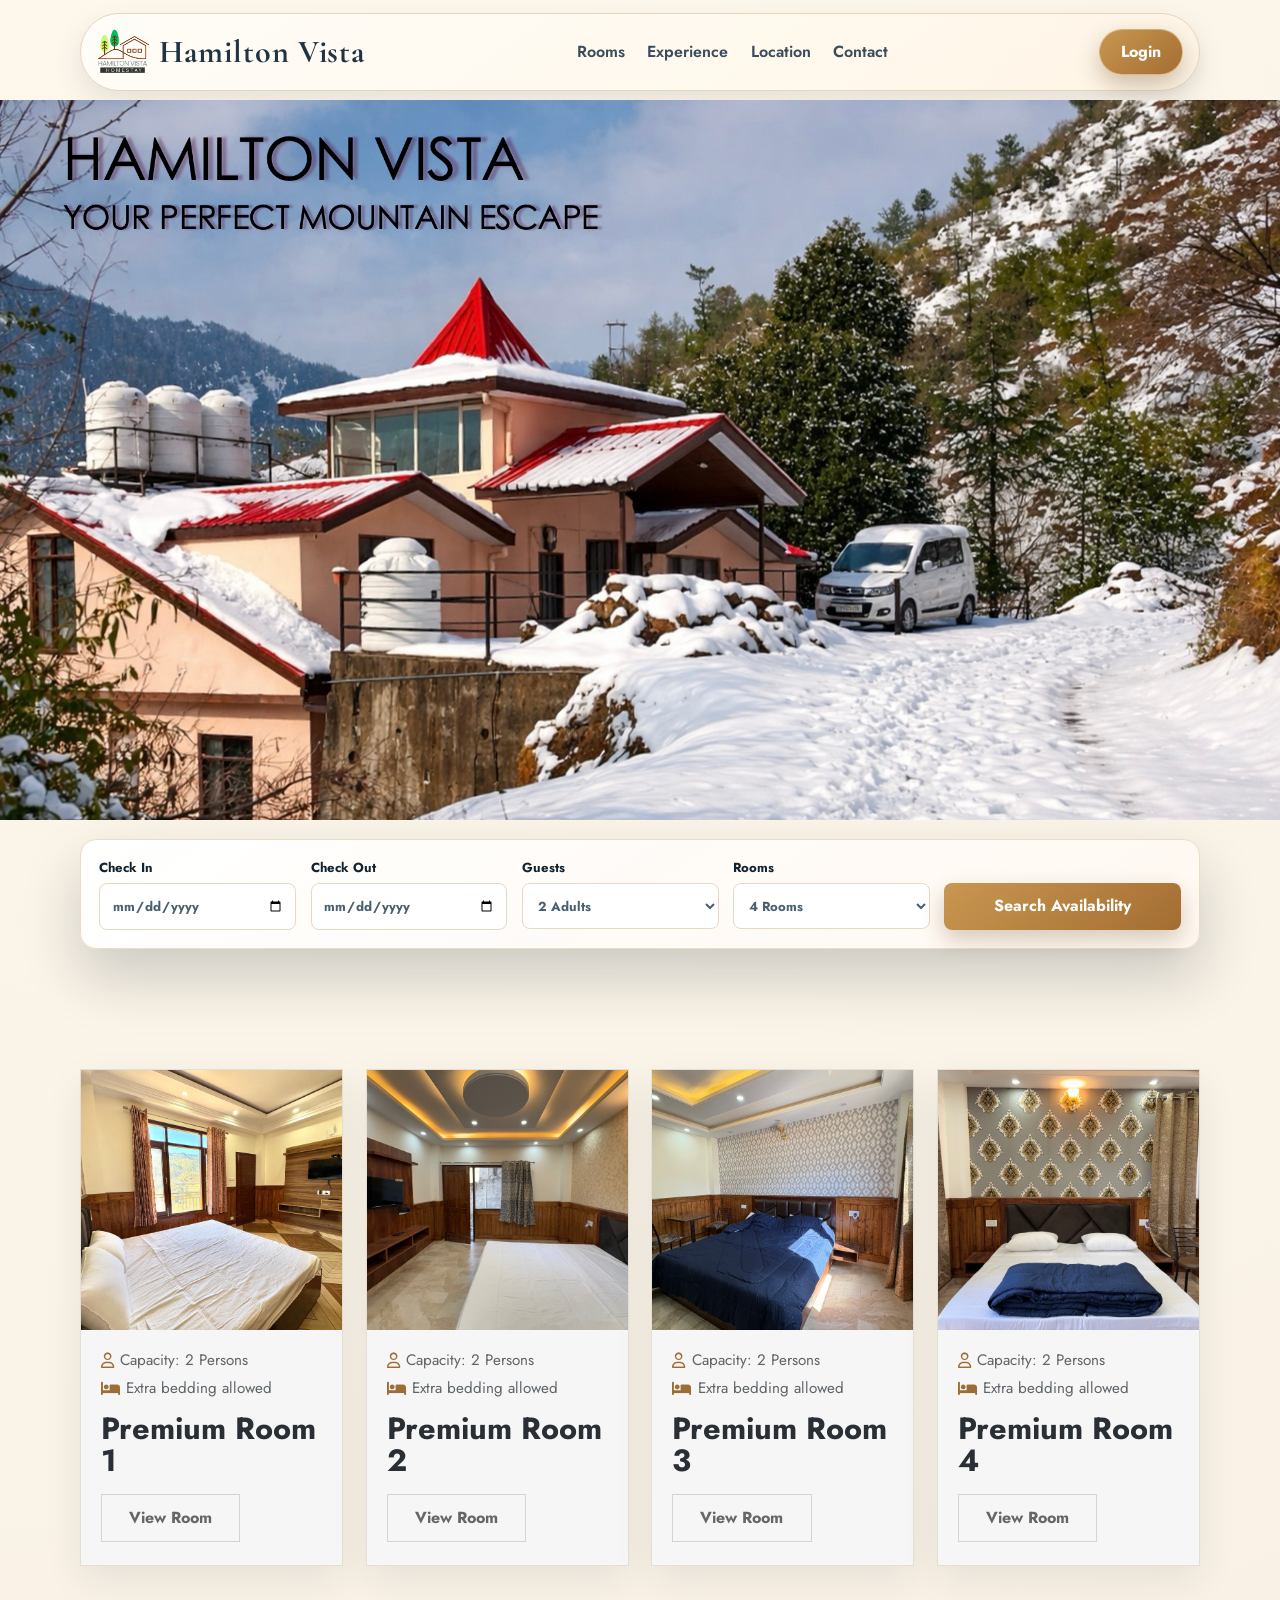
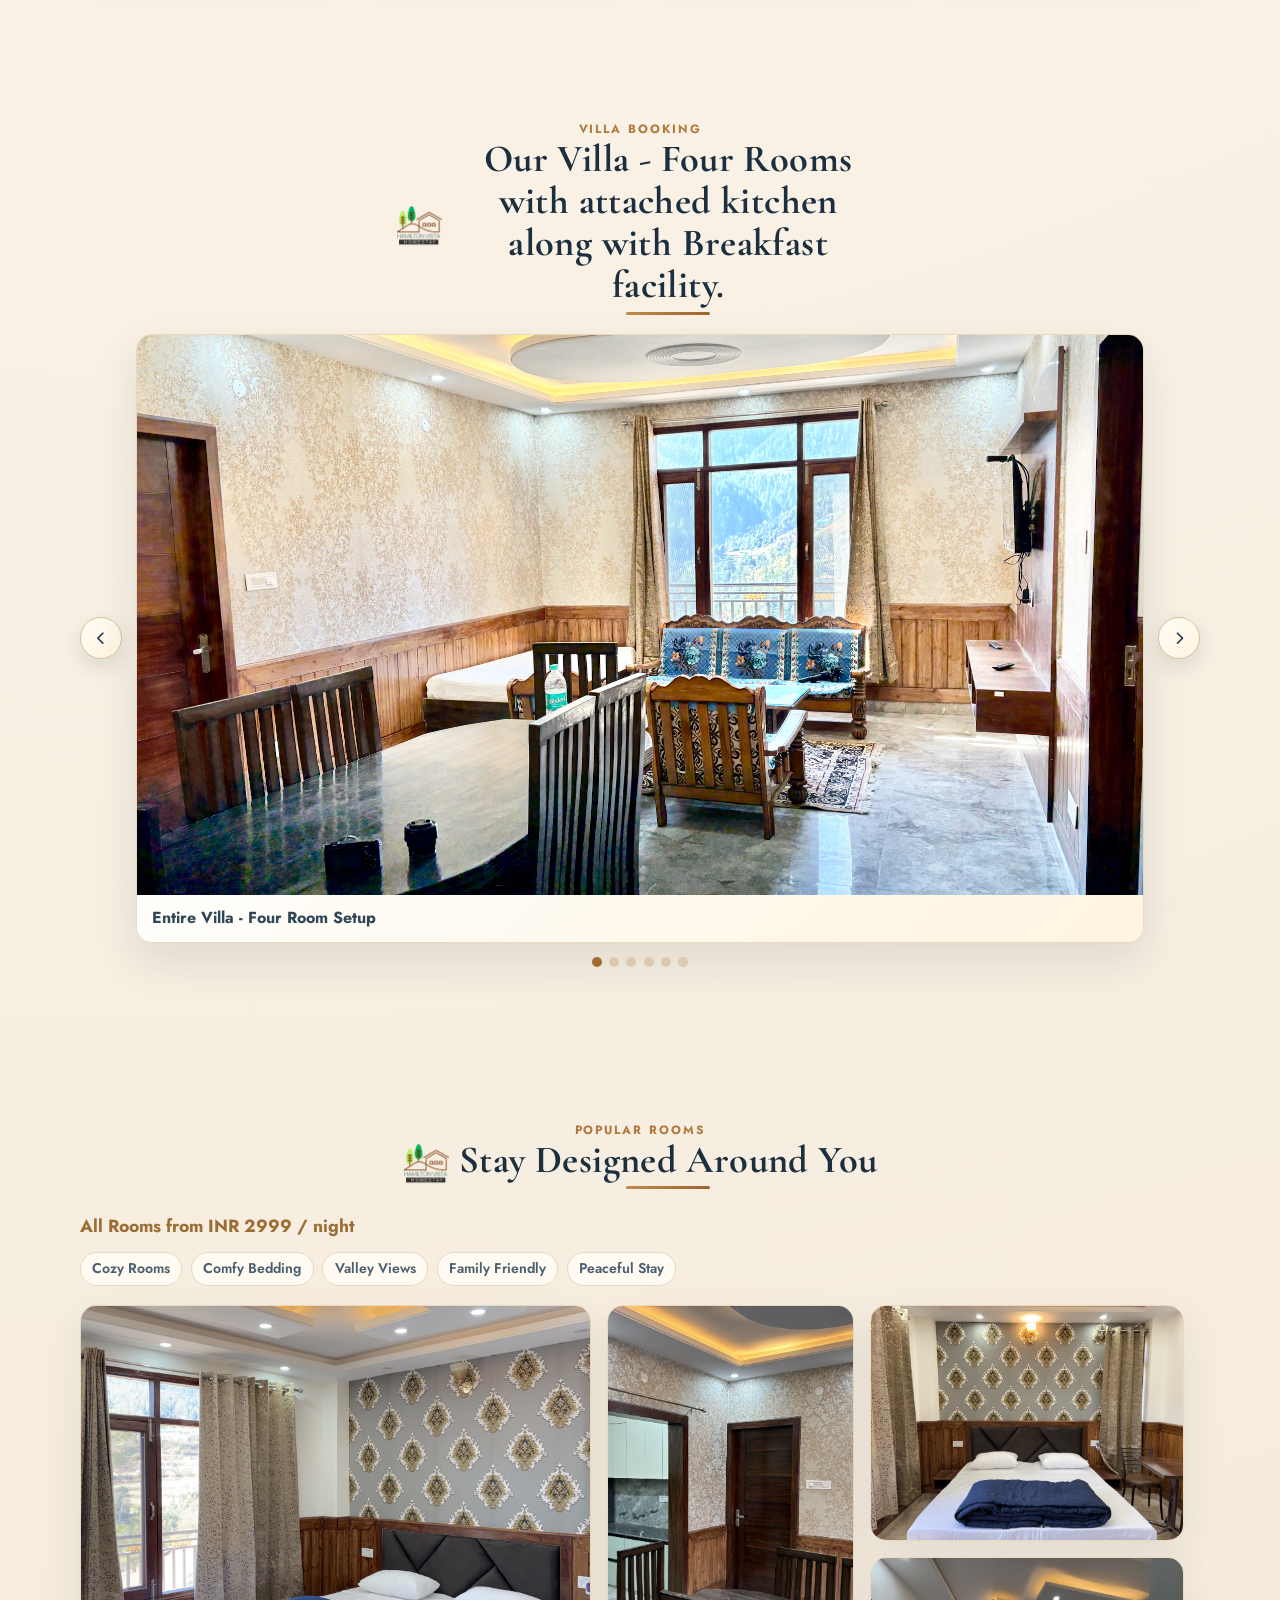
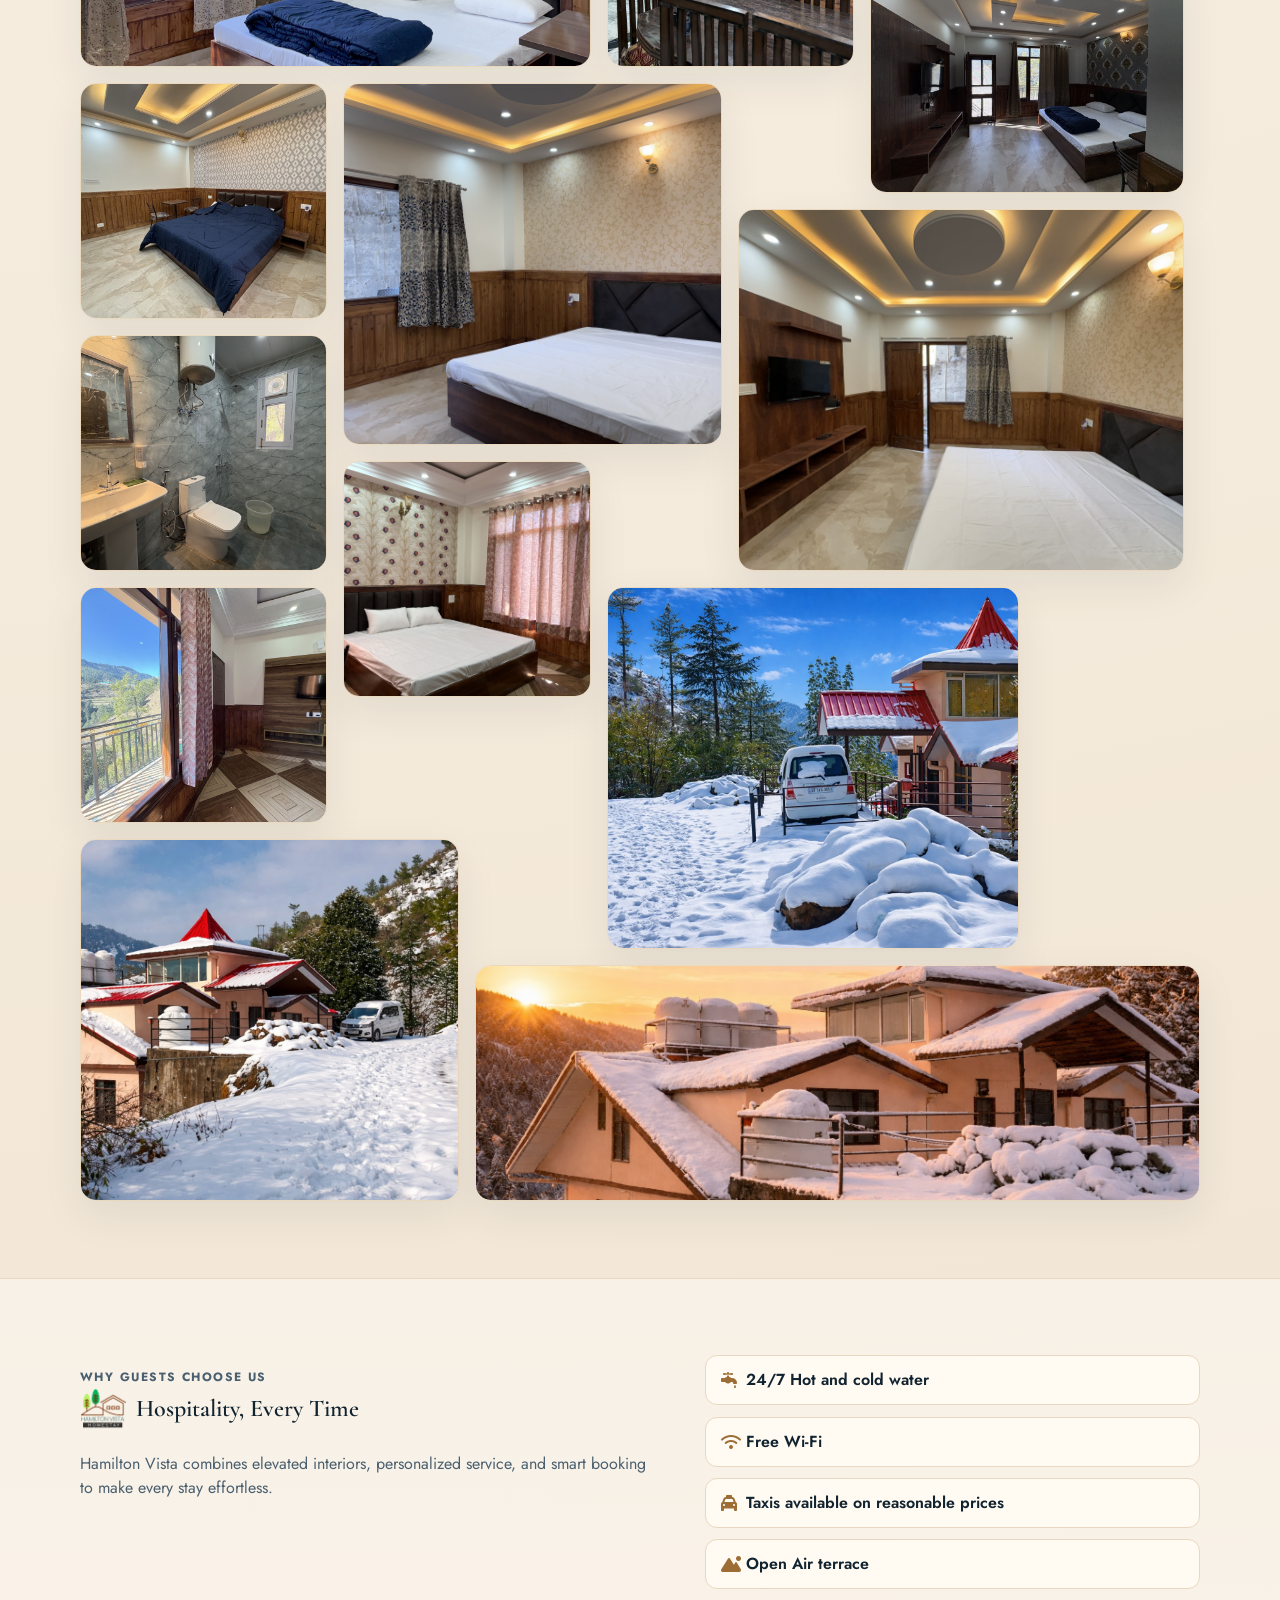
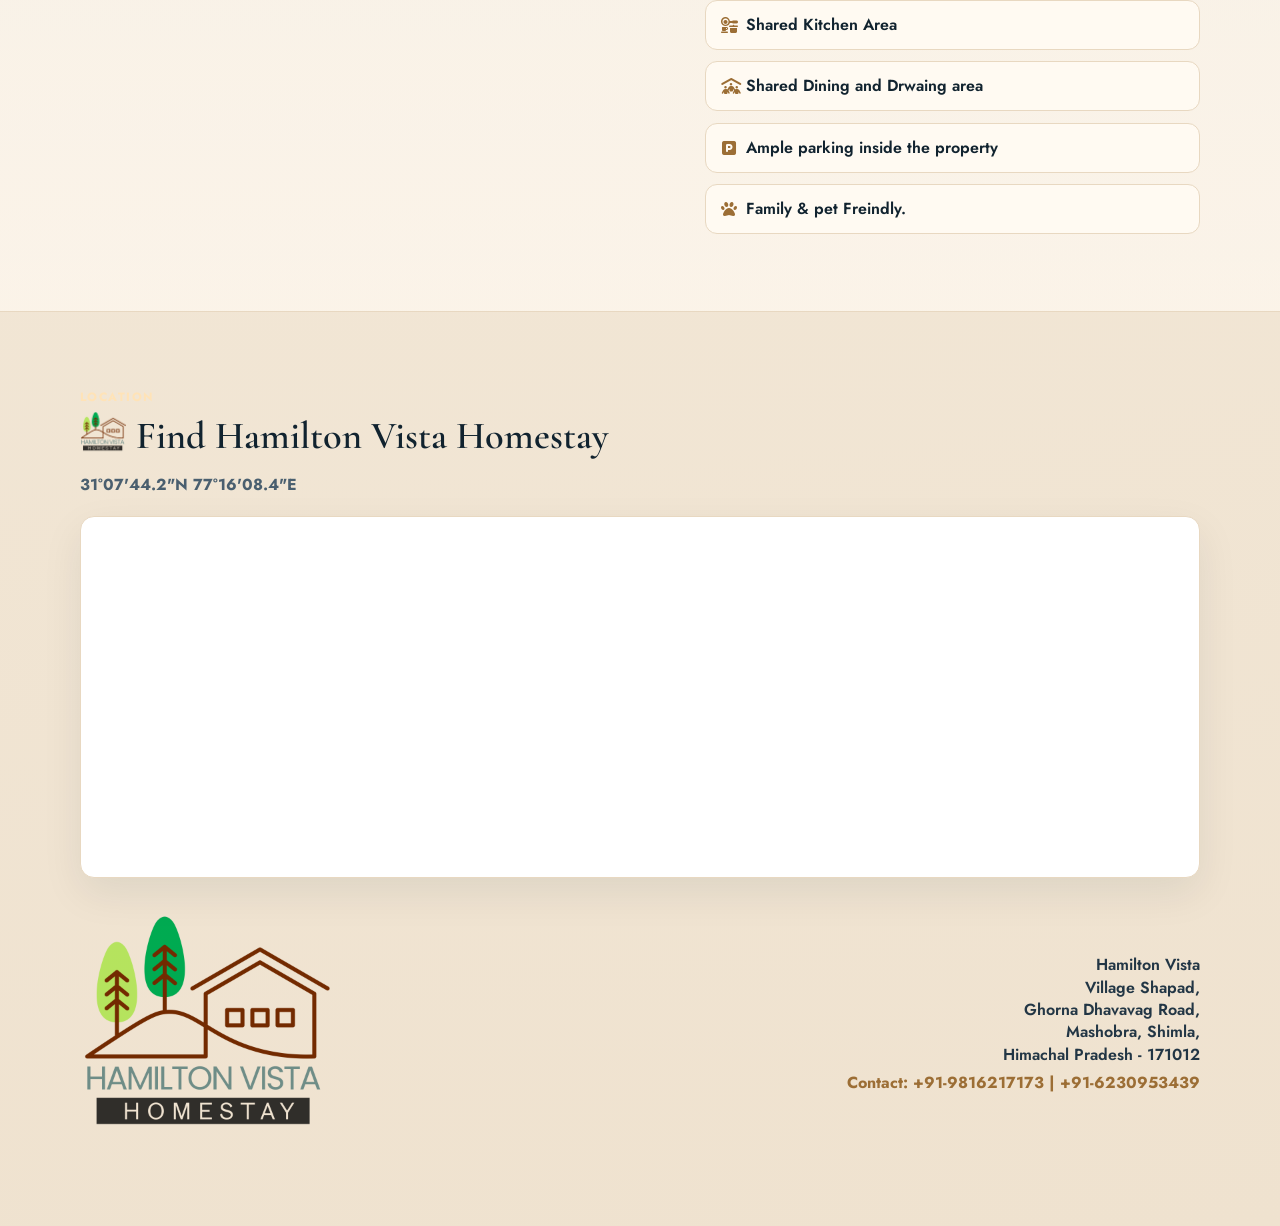
==== commit fdff7e54: "Updated Website with Layout and SEO changes" ====
--- a/index.html
+++ b/index.html
@@ -3,7 +3,39 @@
   <head>
     <meta charset="UTF-8" />
     <meta name="viewport" content="width=device-width, initial-scale=1.0" />
-    <title>Hamilton Vista | Homestay Booking</title>
+    <title>Hamilton Vista Homestay, Mashobra Shimla | Rooms, Family Villa, Breakfast</title>
+    <meta
+      name="description"
+      content="Book Hamilton Vista Homestay in Mashobra, Shimla. Premium rooms, family villa with attached kitchen, breakfast facility, valley views, and easy online availability check."
+    />
+    <meta
+      name="keywords"
+      content="homestay in Mashobra, homestay in Shimla, Hamilton Vista, family villa booking, luxury homestay Himachal, rooms in Mashobra, villa with kitchen, breakfast homestay"
+    />
+    <meta name="author" content="Hamilton Vista" />
+    <meta name="robots" content="index,follow,max-image-preview:large,max-snippet:-1,max-video-preview:-1" />
+    <meta name="googlebot" content="index,follow,max-image-preview:large,max-snippet:-1,max-video-preview:-1" />
+    <link rel="canonical" href="https://hamiltonvista.in/" />
+
+    <meta property="og:type" content="website" />
+    <meta property="og:site_name" content="Hamilton Vista" />
+    <meta property="og:title" content="Hamilton Vista Homestay, Mashobra Shimla" />
+    <meta
+      property="og:description"
+      content="Premium rooms and family villa booking in Mashobra, Shimla with breakfast facility and valley views."
+    />
+    <meta property="og:url" content="https://hamiltonvista.in/" />
+    <meta property="og:image" content="https://hamiltonvista.in/roomstatics/Hamilton.jpg" />
+    <meta property="og:image:alt" content="Hamilton Vista Homestay in Mashobra, Shimla" />
+
+    <meta name="twitter:card" content="summary_large_image" />
+    <meta name="twitter:title" content="Hamilton Vista Homestay, Mashobra Shimla" />
+    <meta
+      name="twitter:description"
+      content="Book premium rooms or the family villa at Hamilton Vista Homestay in Mashobra, Shimla."
+    />
+    <meta name="twitter:image" content="https://hamiltonvista.in/roomstatics/Hamilton.jpg" />
+    <meta name="theme-color" content="#f7efe2" />
     <link rel="preconnect" href="https://fonts.googleapis.com" />
     <link rel="preconnect" href="https://fonts.gstatic.com" crossorigin />
     <link
@@ -19,11 +51,56 @@
       href="https://cdnjs.cloudflare.com/ajax/libs/font-awesome/6.5.2/css/all.min.css"
     />
     <link rel="stylesheet" href="styles.css" />
+    <script type="application/ld+json">
+      {
+        "@context": "https://schema.org",
+        "@type": "LodgingBusiness",
+        "name": "Hamilton Vista",
+        "url": "https://hamiltonvista.in/",
+        "image": "https://hamiltonvista.in/roomstatics/Hamilton.jpg",
+        "description": "Premium homestay in Mashobra, Shimla offering deluxe rooms and a family villa with attached kitchen and breakfast facility.",
+        "telephone": "+91-9816217173",
+        "priceRange": "INR 2999 - INR 9900 per night",
+        "address": {
+          "@type": "PostalAddress",
+          "streetAddress": "Village Shapad, Ghorna Dhavavag Road, Mashobra",
+          "addressLocality": "Shimla",
+          "addressRegion": "Himachal Pradesh",
+          "postalCode": "171012",
+          "addressCountry": "IN"
+        },
+        "geo": {
+          "@type": "GeoCoordinates",
+          "latitude": 31.128944,
+          "longitude": 77.269
+        },
+        "amenityFeature": [
+          {
+            "@type": "LocationFeatureSpecification",
+            "name": "Breakfast Facility",
+            "value": true
+          },
+          {
+            "@type": "LocationFeatureSpecification",
+            "name": "Family Villa with Attached Kitchen",
+            "value": true
+          },
+          {
+            "@type": "LocationFeatureSpecification",
+            "name": "Free Wi-Fi",
+            "value": true
+          }
+        ]
+      }
+    </script>
   </head>
   <body>
     <header class="site-header">
       <div class="container nav-wrap">
-        <a class="brand" href="#">Hamilton Vista</a>
+        <a class="brand" href="#">
+          <img class="brand-logo" src="roomstatics/LOGO.png" alt="Hamilton Vista logo" loading="lazy" />
+          <span>Hamilton Vista</span>
+        </a>
         <nav class="main-nav">
           <a href="#rooms">Rooms</a>
           <a href="#experience">Experience</a>
@@ -35,11 +112,12 @@
     </header>
 
     <main>
+      <h1 class="sr-only">Hamilton Vista Homestay in Mashobra, Shimla</h1>
       <section class="hero">
-        <video class="hero-video" autoplay muted loop playsinline>
-          <source src="videos/DJI_0062.MP4" type="video/mp4" />
-        </video>
-        <div class="hero-overlay"></div>
+        <img class="hero-media" src="roomstatics/Hamilton.jpg" alt="Hamilton Vista exterior view" />
+      </section>
+
+      <section class="top-controls">
         <div class="container booking-panel">
           <form id="booking-form" class="booking-grid">
             <label>
@@ -65,6 +143,7 @@
                 <option>2 Rooms</option>
                 <option>3 Rooms</option>
                 <option selected>4 Rooms</option>
+                <option>Family Villa</option>
               </select>
             </label>
             <button type="submit">Search Availability</button>
@@ -77,49 +156,120 @@
         <div class="container">
           <div class="room-showcase-grid">
             <article class="room-showcase-card">
-              <img src="images/IMG_0801.jpeg" alt="Hamilton Vista premium room" loading="lazy" />
+              <img src="images/room-showcase/premium-room-1.jpg" alt="Hamilton Vista premium room 1" loading="lazy" />
               <div class="room-showcase-body">
                 <div class="room-showcase-meta">
                   <span><i class="fa-regular fa-user"></i> Capacity: 2 Persons</span>
                   <span><i class="fa-solid fa-bed"></i> Extra bedding allowed</span>
                 </div>
-                <h3>Deluxe Homestay Room</h3>
+                <h3>Premium Room 1</h3>
                 <a class="room-showcase-link" href="#rooms">View Room</a>
               </div>
             </article>
 
             <article class="room-showcase-card">
-              <img src="images/IMG_0810.jpeg" alt="Hamilton Vista luxury room" loading="lazy" />
+              <img src="images/room-showcase/premium-room-2.jpg" alt="Hamilton Vista premium room 2" loading="lazy" />
               <div class="room-showcase-body">
                 <div class="room-showcase-meta">
                   <span><i class="fa-regular fa-user"></i> Capacity: 2 Persons</span>
                   <span><i class="fa-solid fa-bed"></i> Extra bedding allowed</span>
                 </div>
-                <h3>Queen Luxury Room</h3>
+                <h3>Premium Room 2</h3>
                 <a class="room-showcase-link" href="#rooms">View Room</a>
               </div>
             </article>
 
             <article class="room-showcase-card">
-              <img src="images/IMG_0816.jpeg" alt="Hamilton Vista comfort room" loading="lazy" />
+              <img src="images/room-showcase/premium-room-3.jpg" alt="Hamilton Vista premium room 3" loading="lazy" />
               <div class="room-showcase-body">
                 <div class="room-showcase-meta">
                   <span><i class="fa-regular fa-user"></i> Capacity: 2 Persons</span>
                   <span><i class="fa-solid fa-bed"></i> Extra bedding allowed</span>
                 </div>
-                <h3>Comfort Family Room</h3>
+                <h3>Premium Room 3</h3>
                 <a class="room-showcase-link" href="#rooms">View Room</a>
               </div>
             </article>
+
+            <article class="room-showcase-card">
+              <img src="images/room-showcase/premium-room-4.jpg" alt="Hamilton Vista premium room 4" loading="lazy" />
+              <div class="room-showcase-body">
+                <div class="room-showcase-meta">
+                  <span><i class="fa-regular fa-user"></i> Capacity: 2 Persons</span>
+                  <span><i class="fa-solid fa-bed"></i> Extra bedding allowed</span>
+                </div>
+                <h3>Premium Room 4</h3>
+                <a class="room-showcase-link" href="#rooms">View Room</a>
+              </div>
+            </article>
+          </div>
+        </div>
+      </section>
+
+      <section id="villa-booking" class="section villa-booking-section">
+        <div class="container">
+          <div class="section-head section-head-feature">
+            <p class="eyebrow">Villa Booking</p>
+            <div class="heading-logo-row">
+              <img class="heading-logo" src="roomstatics/LOGO.png" alt="Hamilton Vista logo" loading="lazy" />
+              <h2 class="feature-heading">Our Villa - Four Rooms with attached kitchen along with Breakfast facility.</h2>
+            </div>
+          </div>
+          <div class="villa-carousel" aria-label="Villa and deluxe room gallery">
+            <button class="villa-carousel-btn prev" type="button" aria-label="Previous image">
+              <i class="fa-solid fa-chevron-left" aria-hidden="true"></i>
+            </button>
+            <div class="villa-track-wrap">
+              <div class="villa-track">
+                <figure class="villa-slide">
+                  <img src="images/villa-carousel/villa-4-rooms.png" alt="Hamilton Vista villa exterior with four rooms" loading="lazy" />
+                  <figcaption>Entire Villa - Four Room Setup</figcaption>
+                </figure>
+                <figure class="villa-slide">
+                  <img src="images/room-showcase/premium-room-1.jpg" alt="Hamilton Vista deluxe room one" loading="lazy" />
+                  <figcaption>Deluxe Room 1</figcaption>
+                </figure>
+                <figure class="villa-slide">
+                  <img src="images/room-showcase/premium-room-2.jpg" alt="Hamilton Vista deluxe room two" loading="lazy" />
+                  <figcaption>Deluxe Room 2</figcaption>
+                </figure>
+                <figure class="villa-slide">
+                  <img src="images/room-showcase/premium-room-3.jpg" alt="Hamilton Vista deluxe room three" loading="lazy" />
+                  <figcaption>Deluxe Room 3</figcaption>
+                </figure>
+                <figure class="villa-slide">
+                  <img src="images/room-showcase/premium-room-4.jpg" alt="Hamilton Vista deluxe room four" loading="lazy" />
+                  <figcaption>Deluxe Room 4</figcaption>
+                </figure>
+                <figure class="villa-slide">
+                  <img src="images/villa-carousel/breakfast.jpg" alt="Breakfast facility served with villa booking" loading="lazy" />
+                  <figcaption>Breakfast Facility</figcaption>
+                </figure>
+              </div>
+            </div>
+            <button class="villa-carousel-btn next" type="button" aria-label="Next image">
+              <i class="fa-solid fa-chevron-right" aria-hidden="true"></i>
+            </button>
+          </div>
+          <div class="villa-dots" role="tablist" aria-label="Select villa image">
+            <button class="villa-dot is-active" type="button" aria-label="Show image 1" data-slide="0"></button>
+            <button class="villa-dot" type="button" aria-label="Show image 2" data-slide="1"></button>
+            <button class="villa-dot" type="button" aria-label="Show image 3" data-slide="2"></button>
+            <button class="villa-dot" type="button" aria-label="Show image 4" data-slide="3"></button>
+            <button class="villa-dot" type="button" aria-label="Show image 5" data-slide="4"></button>
+            <button class="villa-dot" type="button" aria-label="Show image 6" data-slide="5"></button>
           </div>
         </div>
       </section>
 
       <section id="rooms" class="section">
         <div class="container">
-          <div class="section-head">
+          <div class="section-head section-head-feature">
             <p class="eyebrow">Popular Rooms</p>
-            <h2>Stay Designed Around You</h2>
+            <div class="heading-logo-row">
+              <img class="heading-logo" src="roomstatics/LOGO.png" alt="Hamilton Vista logo" loading="lazy" />
+              <h2 class="feature-heading">Stay Designed Around You</h2>
+            </div>
           </div>
           <div class="rooms-intro">
             <p class="rooms-price">All Rooms from INR 2999 / night</p>
@@ -162,11 +312,14 @@
             <button class="masonry-item" type="button" data-image="images/IMG_0814.jpeg" aria-label="Open room photo 10">
               <img src="images/IMG_0814.jpeg" alt="Hamilton Vista family room interior" loading="lazy" />
             </button>
-            <button class="masonry-item" type="button" data-image="images/IMG_0816.jpeg" aria-label="Open room photo 11">
-              <img src="images/IMG_0816.jpeg" alt="Hamilton Vista homestay room decor" loading="lazy" />
-            </button>
-            <button class="masonry-item" type="button" data-image="images/IMG_0818.jpeg" aria-label="Open room photo 12">
-              <img src="images/IMG_0818.jpeg" alt="Hamilton Vista panorama-style suite room" loading="lazy" />
+            <button class="masonry-item" type="button" data-image="images/buti.jpg" aria-label="Open room photo 11">
+              <img src="images/buti.jpg" alt="Hamilton Vista room view 11" loading="lazy" />
+            </button>
+            <button class="masonry-item" type="button" data-image="images/enhanced%20image%20.jpg" aria-label="Open room photo 12">
+              <img src="images/enhanced%20image%20.jpg" alt="Hamilton Vista room view 12" loading="lazy" />
+            </button>
+            <button class="masonry-item" type="button" data-image="images/image.jpg" aria-label="Open room photo 13">
+              <img src="images/image.jpg" alt="Hamilton Vista room view 13" loading="lazy" />
             </button>
           </div>
         </div>
@@ -176,7 +329,10 @@
         <div class="container features">
           <div>
             <p class="eyebrow">Why Guests Choose Us</p>
-            <h2>Hospitality, Every Time</h2>
+            <div class="heading-logo-row">
+              <img class="heading-logo" src="roomstatics/LOGO.png" alt="Hamilton Vista logo" loading="lazy" />
+              <h2>Hospitality, Every Time</h2>
+            </div>
             <p>
               Hamilton Vista combines elevated interiors, personalized service,
               and smart booking to make every stay effortless.
@@ -199,7 +355,10 @@
         <div class="container">
           <div class="section-head">
             <p class="eyebrow">Location</p>
-            <h2>Find Hamilton Vista Homestay</h2>
+            <div class="heading-logo-row">
+              <img class="heading-logo" src="roomstatics/LOGO.png" alt="Hamilton Vista logo" loading="lazy" />
+              <h2>Find Hamilton Vista Homestay</h2>
+            </div>
           </div>
           <p class="map-copy">
             31°07'44.2"N 77°16'08.4"E
@@ -213,16 +372,20 @@
               allowfullscreen
             ></iframe>
           </div>
+          <div id="contact" class="location-contact">
+            <img class="location-logo" src="roomstatics/LOGO.png" alt="Hamilton Vista logo" loading="lazy" />
+            <div class="location-contact-copy">
+              <p>Hamilton Vista</p>
+              <p>Village Shapad,</p>
+              <p>Ghorna Dhavavag Road,</p>
+              <p>Mashobra, Shimla,</p>
+              <p>Himachal Pradesh - 171012</p>
+              <p class="location-contact-line">Contact: +91-9816217173 | +91-6230953439</p>
+            </div>
+          </div>
         </div>
       </section>
     </main>
-
-    <footer id="contact" class="site-footer">
-      <div class="container footer-wrap">
-        <p>Hamilton Vista</p>
-        <p>+91 98162 17173</p>
-      </div>
-    </footer>
 
     <div id="guest-modal" class="modal-backdrop" aria-hidden="true">
       <div class="modal-card" role="dialog" aria-modal="true" aria-labelledby="guest-modal-title">
--- a/styles.css
+++ b/styles.css
@@ -22,21 +22,25 @@
   line-height: 1.5;
 }
 
+.sr-only {
+  position: absolute;
+  width: 1px;
+  height: 1px;
+  padding: 0;
+  margin: -1px;
+  overflow: hidden;
+  clip: rect(0, 0, 0, 0);
+  border: 0;
+}
+
 .container {
   width: min(1120px, 92vw);
   margin: 0 auto;
 }
 
 .site-header {
-  position: fixed;
-  top: 0;
-  left: 0;
-  right: 0;
   width: 100%;
-  z-index: 100;
-  background: transparent;
-  backdrop-filter: none;
-  border-bottom: 0;
+  padding: 0.8rem 0 0.55rem;
 }
 
 .nav-wrap {
@@ -45,21 +49,31 @@
   justify-content: space-between;
   padding: 0.75rem 1rem;
   gap: 1rem;
-  margin-top: 0.6rem;
-  border: 1px solid rgba(255, 235, 205, 0.62);
+  border: 1px solid #e7d5bb;
   border-radius: 999px;
-  background: rgba(13, 26, 35, 0.18);
-  backdrop-filter: blur(5px);
+  background: linear-gradient(145deg, #fffdf8, #fff5e6);
+  box-shadow: 0 12px 30px rgba(17, 35, 47, 0.1);
 }
 
 .brand {
+  display: inline-flex;
+  align-items: center;
+  gap: 0.62rem;
   font-family: "Cormorant Garamond", serif;
   font-size: 2rem;
   letter-spacing: 0.03em;
-  color: #fff7e6;
+  color: #1f3343;
   text-decoration: none;
   font-weight: 700;
-  text-shadow: 0 2px 14px rgba(0, 0, 0, 0.45);
+}
+
+.brand-logo {
+  width: 52px;
+  height: 52px;
+  object-fit: contain;
+  display: block;
+  background: transparent;
+  mix-blend-mode: multiply;
 }
 
 .main-nav {
@@ -69,14 +83,13 @@
 
 .main-nav a {
   text-decoration: none;
-  color: #f9efdf;
+  color: #2a3f50;
   font-weight: 600;
-  opacity: 0.9;
-  text-shadow: 0 1px 10px rgba(0, 0, 0, 0.45);
+  opacity: 0.92;
 }
 
 .main-nav a:hover {
-  color: #fff;
+  color: #142835;
   opacity: 1;
 }
 
@@ -98,30 +111,22 @@
 .hero {
   position: relative;
   margin: 0 auto;
-  padding: 8.6rem 0 8.5rem;
+  min-height: min(82vh, 720px);
   color: #fff;
   overflow: hidden;
 }
 
-.hero-video {
+.hero-media {
   position: absolute;
   inset: 0;
   width: 100%;
   height: 100%;
   object-fit: cover;
-  transform: scale(1.04);
+  object-position: top center;
 }
 
 .hero-overlay {
-  position: absolute;
-  inset: 0;
-  background: linear-gradient(
-    180deg,
-    rgba(8, 16, 24, 0.35) 0%,
-    rgba(8, 16, 24, 0.2) 40%,
-    rgba(8, 16, 24, 0.6) 100%
-  );
-  z-index: 1;
+  display: none;
 }
 
 .hero-content {
@@ -159,8 +164,12 @@
 
 .booking-panel {
   position: relative;
-  z-index: 3;
-  margin-top: 2.5rem;
+  z-index: 1;
+  margin-top: 0;
+}
+
+.top-controls {
+  padding: 1.2rem 0 0.6rem;
 }
 
 .booking-grid {
@@ -198,18 +207,23 @@
   border-radius: 8px;
   font: inherit;
   font-weight: 700;
-  background: linear-gradient(140deg, #132939, #28455a);
+  background: linear-gradient(140deg, #c99751, #a36d32);
   color: #fff;
   padding: 0.7rem 1rem;
   align-self: end;
   cursor: pointer;
+  box-shadow: 0 10px 22px rgba(95, 60, 20, 0.25);
+}
+
+.booking-grid button:hover {
+  background: linear-gradient(140deg, #d3a15b, #af7638);
 }
 
 .availability-status {
   margin-top: 0.85rem;
   font-size: 0.92rem;
   font-weight: 700;
-  color: #f7dfb8;
+  color: #2a3f50;
   min-height: 1.25rem;
 }
 
@@ -220,7 +234,7 @@
 
 .room-showcase-grid {
   display: grid;
-  grid-template-columns: repeat(3, minmax(0, 1fr));
+  grid-template-columns: repeat(4, minmax(0, 1fr));
   gap: 1.4rem;
 }
 
@@ -282,6 +296,93 @@
   border-color: #bdbdbd;
 }
 
+.villa-booking-section {
+  padding-top: 2.2rem;
+}
+
+.villa-booking-section .section-head h2 {
+  max-width: 24ch;
+}
+
+.villa-carousel {
+  margin-top: 1.2rem;
+  display: grid;
+  grid-template-columns: auto 1fr auto;
+  align-items: center;
+  gap: 0.9rem;
+}
+
+.villa-track-wrap {
+  overflow: hidden;
+  border-radius: 16px;
+  border: 1px solid #ead8bf;
+  box-shadow: 0 18px 44px rgba(18, 34, 47, 0.1);
+  background: #fff;
+}
+
+.villa-track {
+  display: flex;
+  transition: transform 320ms ease;
+}
+
+.villa-slide {
+  min-width: 100%;
+}
+
+.villa-slide img {
+  width: 100%;
+  height: min(56vw, 560px);
+  object-fit: cover;
+  display: block;
+}
+
+.villa-slide figcaption {
+  padding: 0.72rem 0.9rem;
+  font-weight: 700;
+  color: #314657;
+  background: linear-gradient(140deg, #fffefb, #fff4e1);
+}
+
+.villa-carousel-btn {
+  width: 42px;
+  height: 42px;
+  border-radius: 999px;
+  border: 1px solid #d8c09f;
+  background: linear-gradient(140deg, #fffef8, #fff3de);
+  color: #294054;
+  cursor: pointer;
+  display: inline-flex;
+  align-items: center;
+  justify-content: center;
+  box-shadow: 0 8px 20px rgba(18, 34, 47, 0.12);
+}
+
+.villa-carousel-btn:hover {
+  background: linear-gradient(140deg, #fff8ea, #fce8c5);
+}
+
+.villa-dots {
+  margin-top: 0.9rem;
+  display: flex;
+  justify-content: center;
+  gap: 0.45rem;
+}
+
+.villa-dot {
+  width: 10px;
+  height: 10px;
+  border-radius: 999px;
+  border: 0;
+  background: #d1b48d;
+  opacity: 0.55;
+  cursor: pointer;
+}
+
+.villa-dot.is-active {
+  opacity: 1;
+  background: #a36d32;
+}
+
 .section {
   padding: 4.8rem 0;
 }
@@ -289,6 +390,63 @@
 .section-head h2 {
   font-size: clamp(1.8rem, 3vw, 2.6rem);
   margin-top: 0.45rem;
+}
+
+.section-head-feature {
+  text-align: center;
+}
+
+.section-head-feature .eyebrow {
+  color: #b07a3d;
+  letter-spacing: 0.16em;
+}
+
+.feature-heading {
+  margin-inline: auto;
+  max-width: 26ch;
+  font-family: "Cormorant Garamond", serif;
+  font-size: clamp(2rem, 3.8vw, 3.1rem);
+  font-weight: 700;
+  line-height: 1.1;
+  letter-spacing: 0.01em;
+  color: #1c2f3f;
+  position: relative;
+  padding-bottom: 0.5rem;
+}
+
+.feature-heading::after {
+  content: "";
+  position: absolute;
+  left: 50%;
+  bottom: 0;
+  width: 84px;
+  height: 3px;
+  border-radius: 999px;
+  transform: translateX(-50%);
+  background: linear-gradient(90deg, #c08a4a, #9a6630);
+}
+
+.heading-logo-row {
+  display: inline-flex;
+  align-items: center;
+  gap: 0.65rem;
+}
+
+.section-head-feature .heading-logo-row {
+  justify-content: center;
+}
+
+.heading-logo {
+  width: 46px;
+  height: 46px;
+  object-fit: contain;
+  flex: 0 0 auto;
+  background: transparent;
+  mix-blend-mode: multiply;
+}
+
+.heading-logo-row .feature-heading {
+  margin: 0;
 }
 
 .cards {
@@ -327,27 +485,99 @@
 
 .masonry-gallery {
   margin-top: 1.2rem;
-  column-count: 3;
-  column-gap: 1rem;
+  display: grid;
+  grid-template-columns: repeat(6, minmax(0, 1fr));
+  grid-auto-rows: 110px;
+  gap: 1rem;
 }
 
 .masonry-item {
   width: 100%;
-  margin: 0 0 1rem;
   border: 1px solid #ead8bf;
   border-radius: 16px;
   overflow: hidden;
   padding: 0;
   background: #fff;
   box-shadow: 0 15px 40px rgba(18, 34, 47, 0.08);
-  break-inside: avoid;
   cursor: pointer;
+  transition: transform 220ms ease, box-shadow 220ms ease;
+}
+
+.masonry-item:hover {
+  transform: translateY(-3px);
+  box-shadow: 0 20px 46px rgba(18, 34, 47, 0.13);
 }
 
 .masonry-item img {
   display: block;
   width: 100%;
-  height: auto;
+  height: 100%;
+  object-fit: cover;
+}
+
+.masonry-item:nth-child(13n + 1) {
+  grid-column: span 4;
+  grid-row: span 3;
+}
+
+.masonry-item:nth-child(13n + 2) {
+  grid-column: span 2;
+  grid-row: span 3;
+}
+
+.masonry-item:nth-child(13n + 3) {
+  grid-column: span 2;
+  grid-row: span 2;
+}
+
+.masonry-item:nth-child(13n + 4) {
+  grid-column: span 2;
+  grid-row: span 2;
+}
+
+.masonry-item:nth-child(13n + 5) {
+  grid-column: span 2;
+  grid-row: span 2;
+}
+
+.masonry-item:nth-child(13n + 6) {
+  grid-column: span 3;
+  grid-row: span 3;
+}
+
+.masonry-item:nth-child(13n + 7) {
+  grid-column: span 3;
+  grid-row: span 3;
+}
+
+.masonry-item:nth-child(13n + 8) {
+  grid-column: span 2;
+  grid-row: span 2;
+}
+
+.masonry-item:nth-child(13n + 9) {
+  grid-column: span 2;
+  grid-row: span 2;
+}
+
+.masonry-item:nth-child(13n + 10) {
+  grid-column: span 2;
+  grid-row: span 2;
+}
+
+.masonry-item:nth-child(13n + 11) {
+  grid-column: span 3;
+  grid-row: span 3;
+}
+
+.masonry-item:nth-child(13n + 12) {
+  grid-column: span 3;
+  grid-row: span 3;
+}
+
+.masonry-item:nth-child(13n + 13) {
+  grid-column: 4 / span 6;
+  grid-row: span 2;
 }
 
 .gallery-modal {
@@ -484,6 +714,37 @@
   font-weight: 700;
 }
 
+.location-contact {
+  margin-top: 1.3rem;
+  display: grid;
+  grid-template-columns: auto 1fr;
+  align-items: center;
+  gap: 1.8rem;
+}
+
+.location-logo {
+  width: min(250px, 46vw);
+  height: auto;
+  display: block;
+  justify-self: start;
+  background: transparent;
+  mix-blend-mode: multiply;
+}
+
+.location-contact-copy {
+  justify-self: end;
+  text-align: right;
+  color: #223645;
+  font-weight: 600;
+  line-height: 1.4;
+}
+
+.location-contact-line {
+  margin-top: 0.35rem;
+  color: #9c6e35;
+  font-weight: 700;
+}
+
 .map-wrap {
   margin-top: 1.2rem;
   border: 1px solid var(--line);
@@ -532,20 +793,21 @@
 
 .modal-card {
   width: min(520px, 100%);
-  background: #fff;
-  border-radius: 14px;
-  border: 1px solid var(--line);
+  background: linear-gradient(160deg, #fffdfa, #fff6ea);
+  border-radius: 16px;
+  border: 1px solid #ead8bf;
   box-shadow: var(--shadow);
   padding: 1.3rem;
 }
 
 .modal-card h3 {
   font-size: clamp(1.45rem, 2vw, 1.9rem);
+  color: #1d2f3d;
 }
 
 .modal-copy {
   margin-top: 0.45rem;
-  color: var(--ink-soft);
+  color: #4e6171;
 }
 
 .guest-form {
@@ -562,11 +824,18 @@
 }
 
 .guest-form input {
-  border: 1px solid var(--line);
+  border: 1px solid #dcc5a3;
   border-radius: 8px;
   font: inherit;
   color: var(--ink-soft);
   padding: 0.7rem;
+  background: #fffefb;
+}
+
+.guest-form input:focus {
+  outline: none;
+  border-color: #c99751;
+  box-shadow: 0 0 0 3px rgba(201, 151, 81, 0.16);
 }
 
 .modal-actions {
@@ -577,20 +846,22 @@
 }
 
 .modal-actions button {
-  border: 0;
+  border: 1px solid rgba(255, 225, 179, 0.45);
   border-radius: 8px;
   font: inherit;
   font-weight: 700;
   color: #fff;
-  background: linear-gradient(140deg, var(--ink), #203f54);
+  background: linear-gradient(140deg, #c99751, #a36d32);
   padding: 0.68rem 1rem;
   cursor: pointer;
+  box-shadow: 0 10px 22px rgba(95, 60, 20, 0.2);
 }
 
 .modal-actions .ghost-btn {
-  background: #fff;
-  color: var(--ink-soft);
-  border: 1px solid var(--line);
+  background: #fffaf2;
+  color: #5c6b77;
+  border: 1px solid #dcc5a3;
+  box-shadow: none;
 }
 
 @media (max-width: 980px) {
@@ -611,7 +882,13 @@
   }
 
   .masonry-gallery {
-    column-count: 2;
+    grid-template-columns: repeat(2, minmax(0, 1fr));
+    grid-auto-rows: 170px;
+  }
+
+  .masonry-item {
+    grid-column: span 1 !important;
+    grid-row: span 1 !important;
   }
 
   .features {
@@ -626,11 +903,20 @@
   .room-showcase-grid {
     grid-template-columns: repeat(2, minmax(0, 1fr));
   }
+
+  .villa-carousel {
+    grid-template-columns: 1fr;
+    gap: 0.7rem;
+  }
+
+  .villa-carousel-btn {
+    display: none;
+  }
 }
 
 @media (max-width: 640px) {
   .hero {
-    padding: 4.5rem 0 6.5rem;
+    min-height: 56vh;
   }
 
   .booking-grid {
@@ -642,17 +928,40 @@
   }
 
   .masonry-gallery {
-    column-count: 1;
+    grid-template-columns: 1fr;
+    grid-auto-rows: 220px;
   }
 
   .cta-btn {
     padding-inline: 1rem;
   }
 
+  .brand-logo {
+    width: 42px;
+    height: 42px;
+  }
+
+  .heading-logo {
+    width: 36px;
+    height: 36px;
+  }
+
   .map-wrap iframe {
     height: 300px;
   }
 
+  .location-contact {
+    grid-template-columns: 1fr;
+    align-items: center;
+    text-align: center;
+    gap: 0.8rem;
+  }
+
+  .location-contact-copy {
+    text-align: center;
+    justify-self: center;
+  }
+
   .room-showcase-grid {
     grid-template-columns: 1fr;
   }
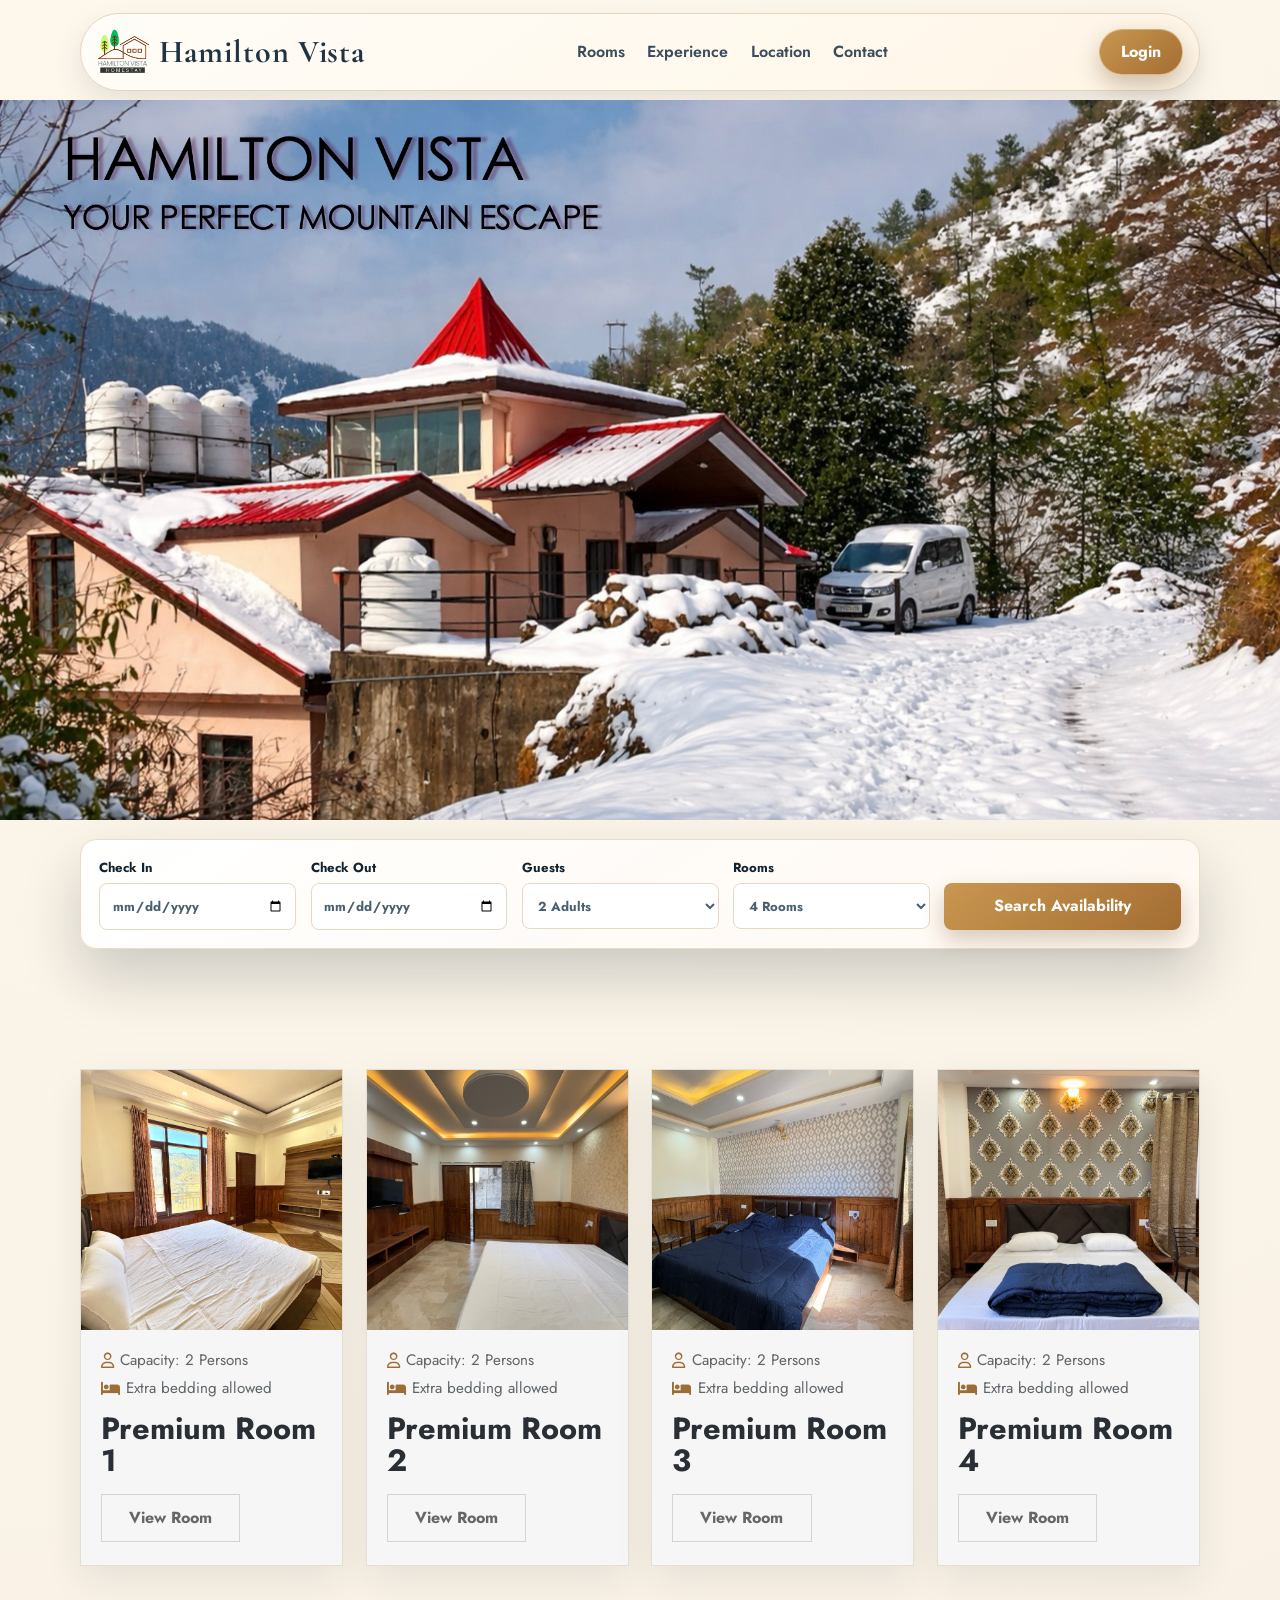
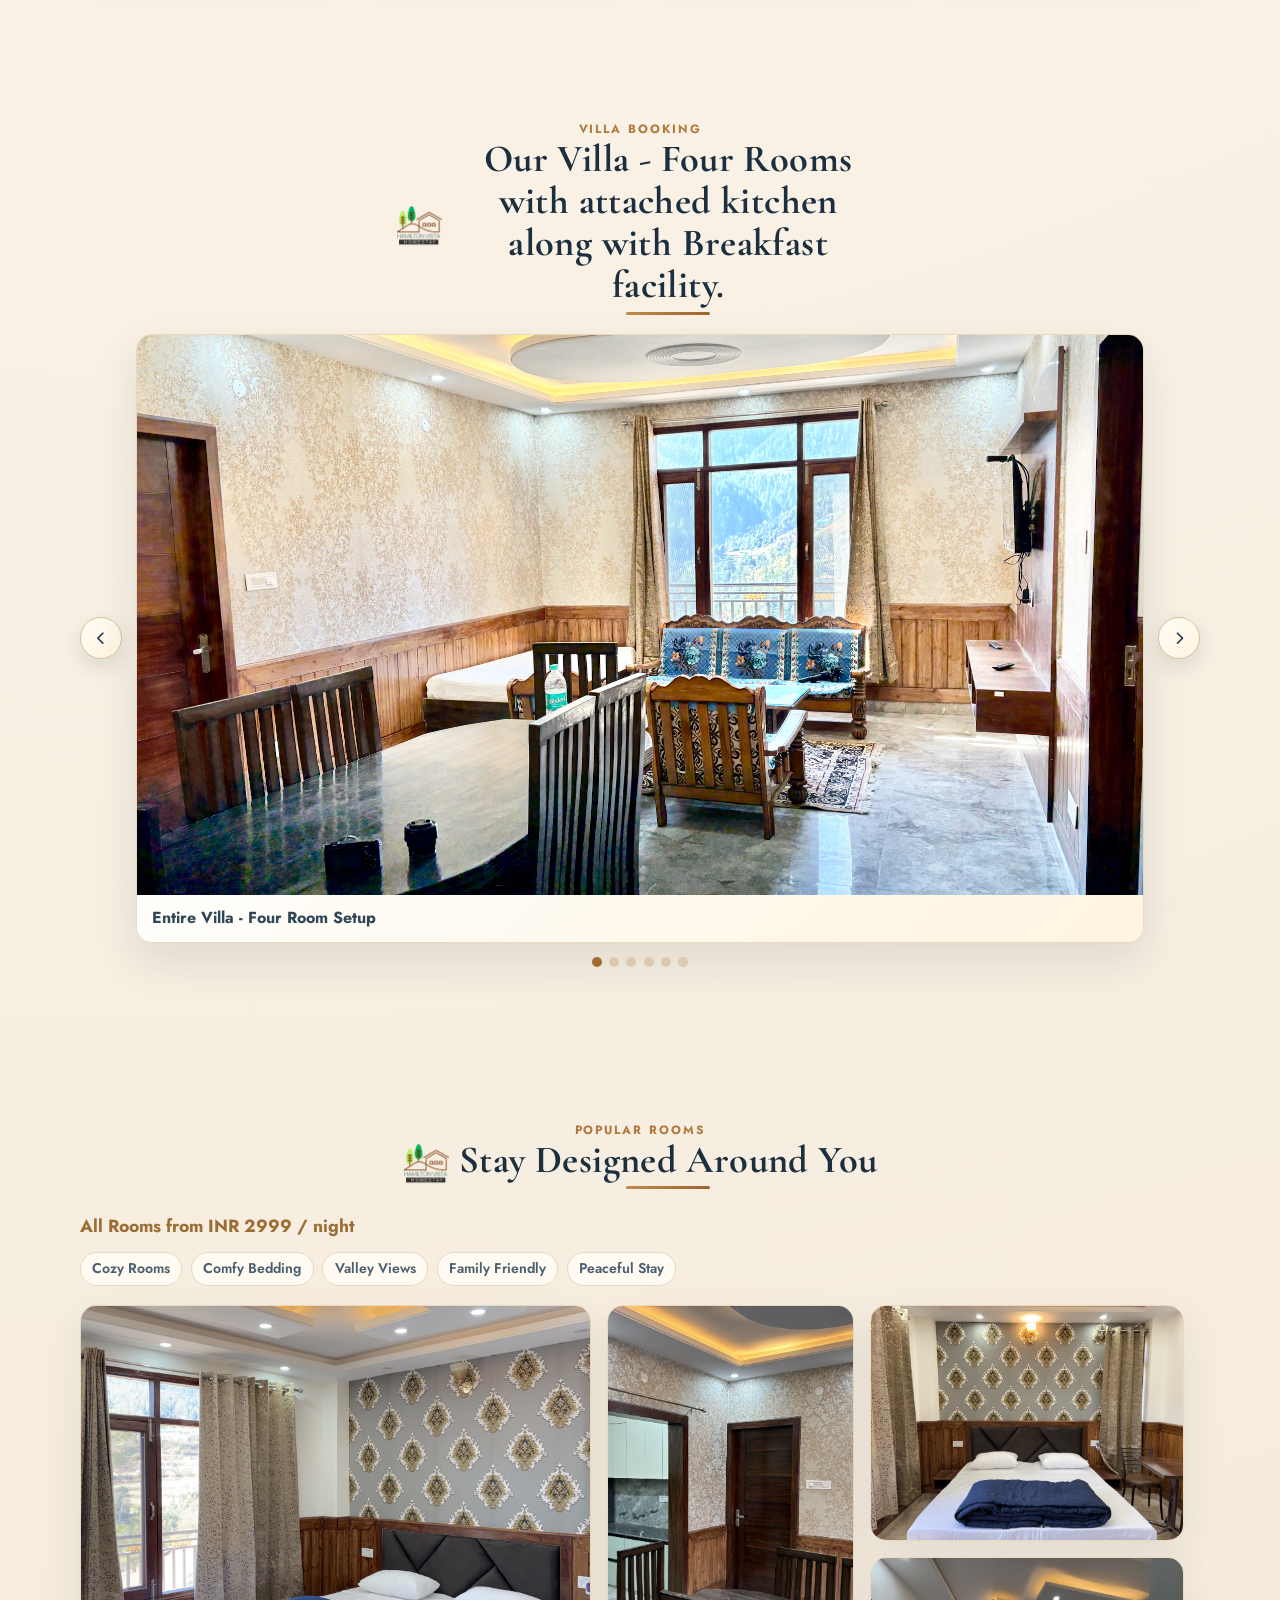
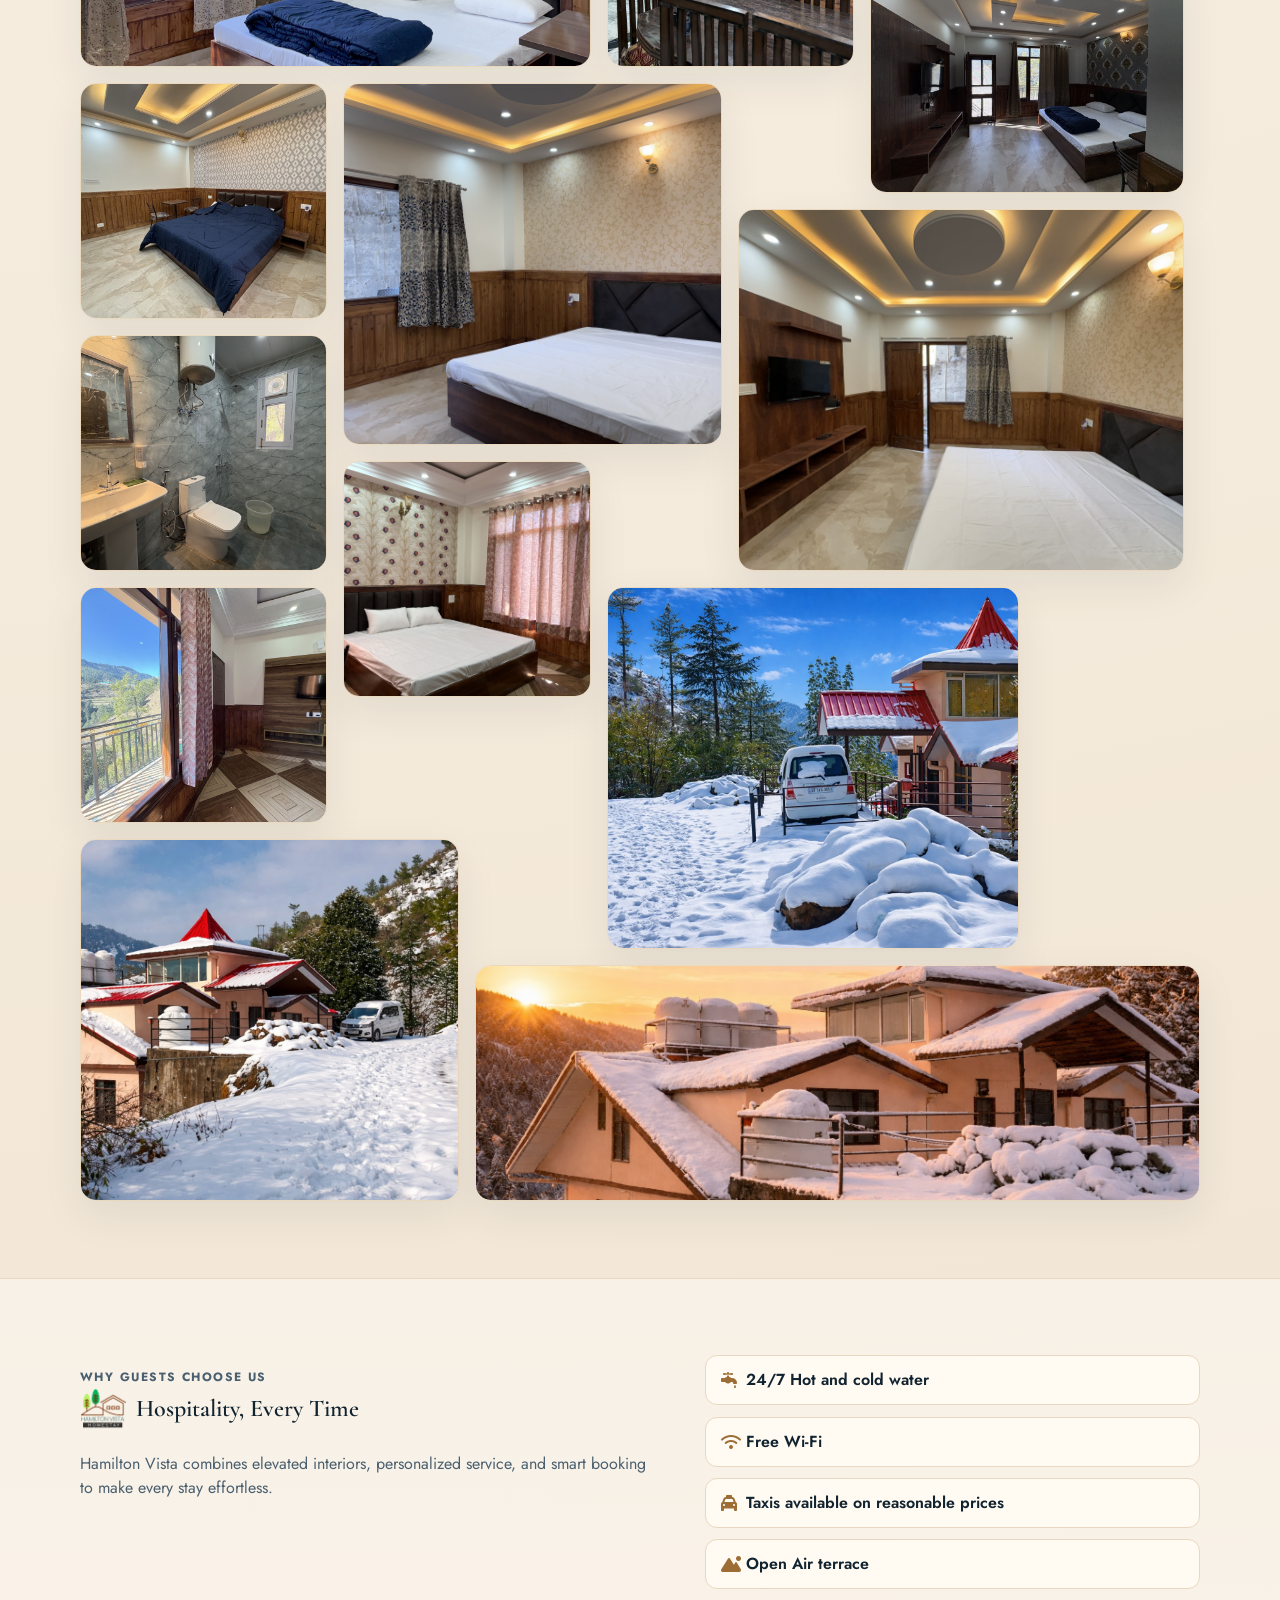
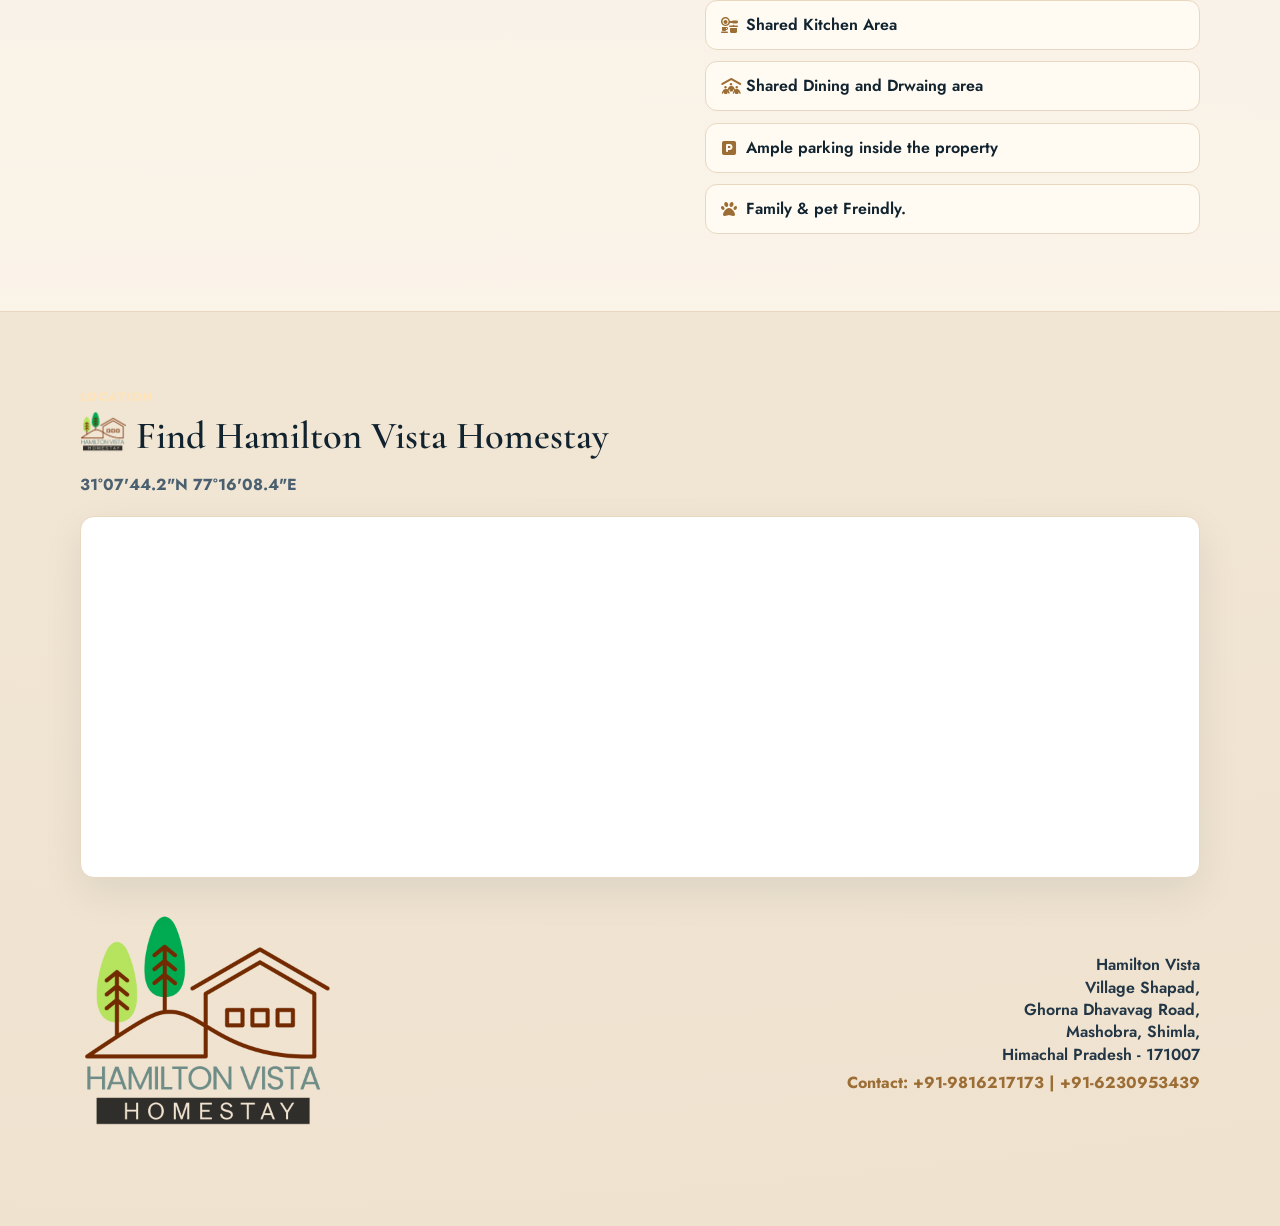
==== commit 0d7118a6: "pincode change" ====
--- a/index.html
+++ b/index.html
@@ -379,7 +379,7 @@
               <p>Village Shapad,</p>
               <p>Ghorna Dhavavag Road,</p>
               <p>Mashobra, Shimla,</p>
-              <p>Himachal Pradesh - 171012</p>
+              <p>Himachal Pradesh - 171007</p>
               <p class="location-contact-line">Contact: +91-9816217173 | +91-6230953439</p>
             </div>
           </div>
@@ -404,13 +404,6 @@
             Contact Number
             <input type="tel" name="contactNumber" placeholder="+91 98162 17173" required />
           </label>
-          <div
-            id="turnstile-container"
-            class="cf-turnstile"
-            data-sitekey="REPLACE_WITH_TURNSTILE_SITE_KEY"
-            data-callback="hvTurnstileSuccess"
-            data-expired-callback="hvTurnstileExpired"
-          ></div>
           <div class="modal-actions">
             <button type="button" id="cancel-guest-form" class="ghost-btn">Cancel</button>
             <button type="submit">Confirm Booking</button>
@@ -426,11 +419,9 @@
     <script>
       window.SUPABASE_URL = "https://rlpcsrmgaeiwcmdkhhvi.supabase.co";
       window.SUPABASE_ANON_KEY = "eyJhbGciOiJIUzI1NiIsInR5cCI6IkpXVCJ9.eyJpc3MiOiJzdXBhYmFzZSIsInJlZiI6InJscGNzcm1nYWVpd2NtZGtoaHZpIiwicm9sZSI6ImFub24iLCJpYXQiOjE3NzExMzUxNTUsImV4cCI6MjA4NjcxMTE1NX0.KNQQpdKyBff3v_3vBKDAcU5LhYPA4zzgWqXpyFw-wgo";
-      window.TURNSTILE_SITE_KEY = "REPLACE_WITH_TURNSTILE_SITE_KEY";
     </script>
     <script src="https://code.jquery.com/jquery-3.7.1.min.js"></script>
     <script src="https://cdn.jsdelivr.net/npm/@supabase/supabase-js@2"></script>
-    <script src="https://challenges.cloudflare.com/turnstile/v0/api.js" async defer></script>
     <script src="script.js"></script>
   </body>
 </html>
